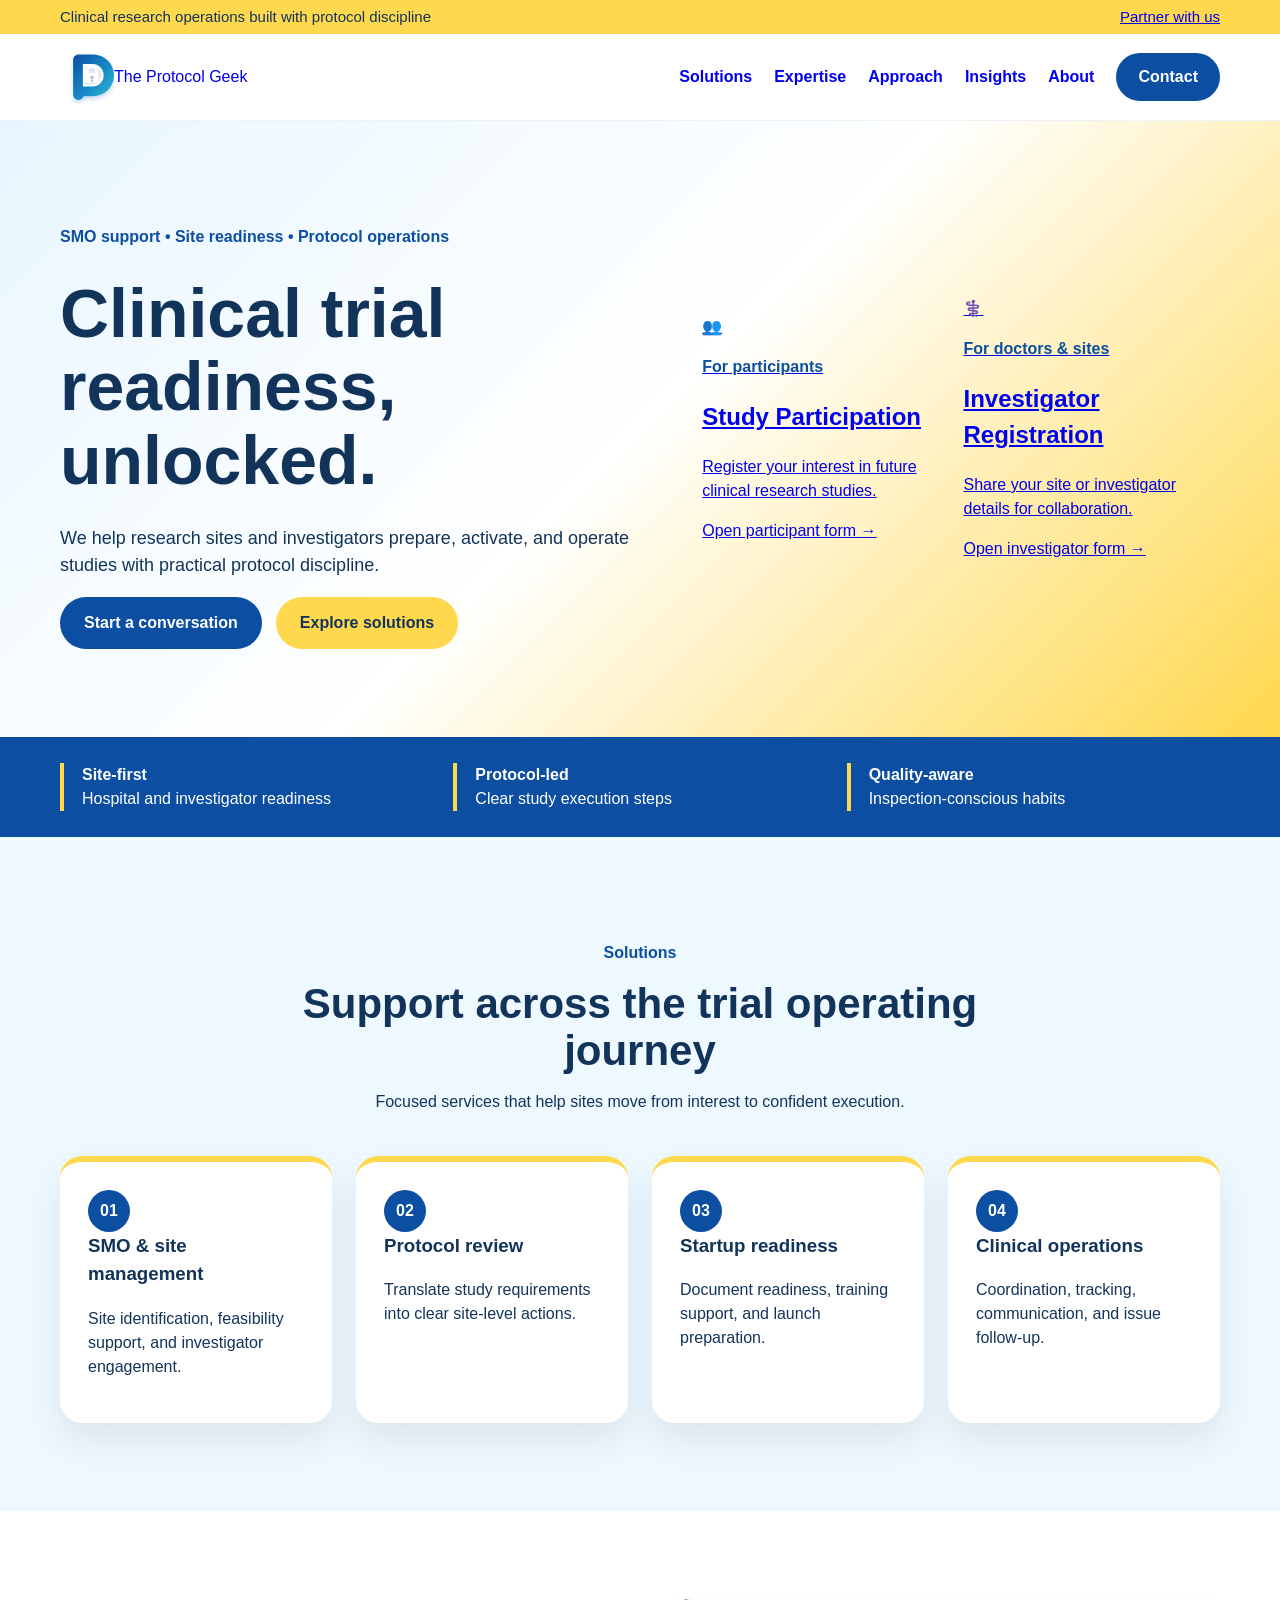
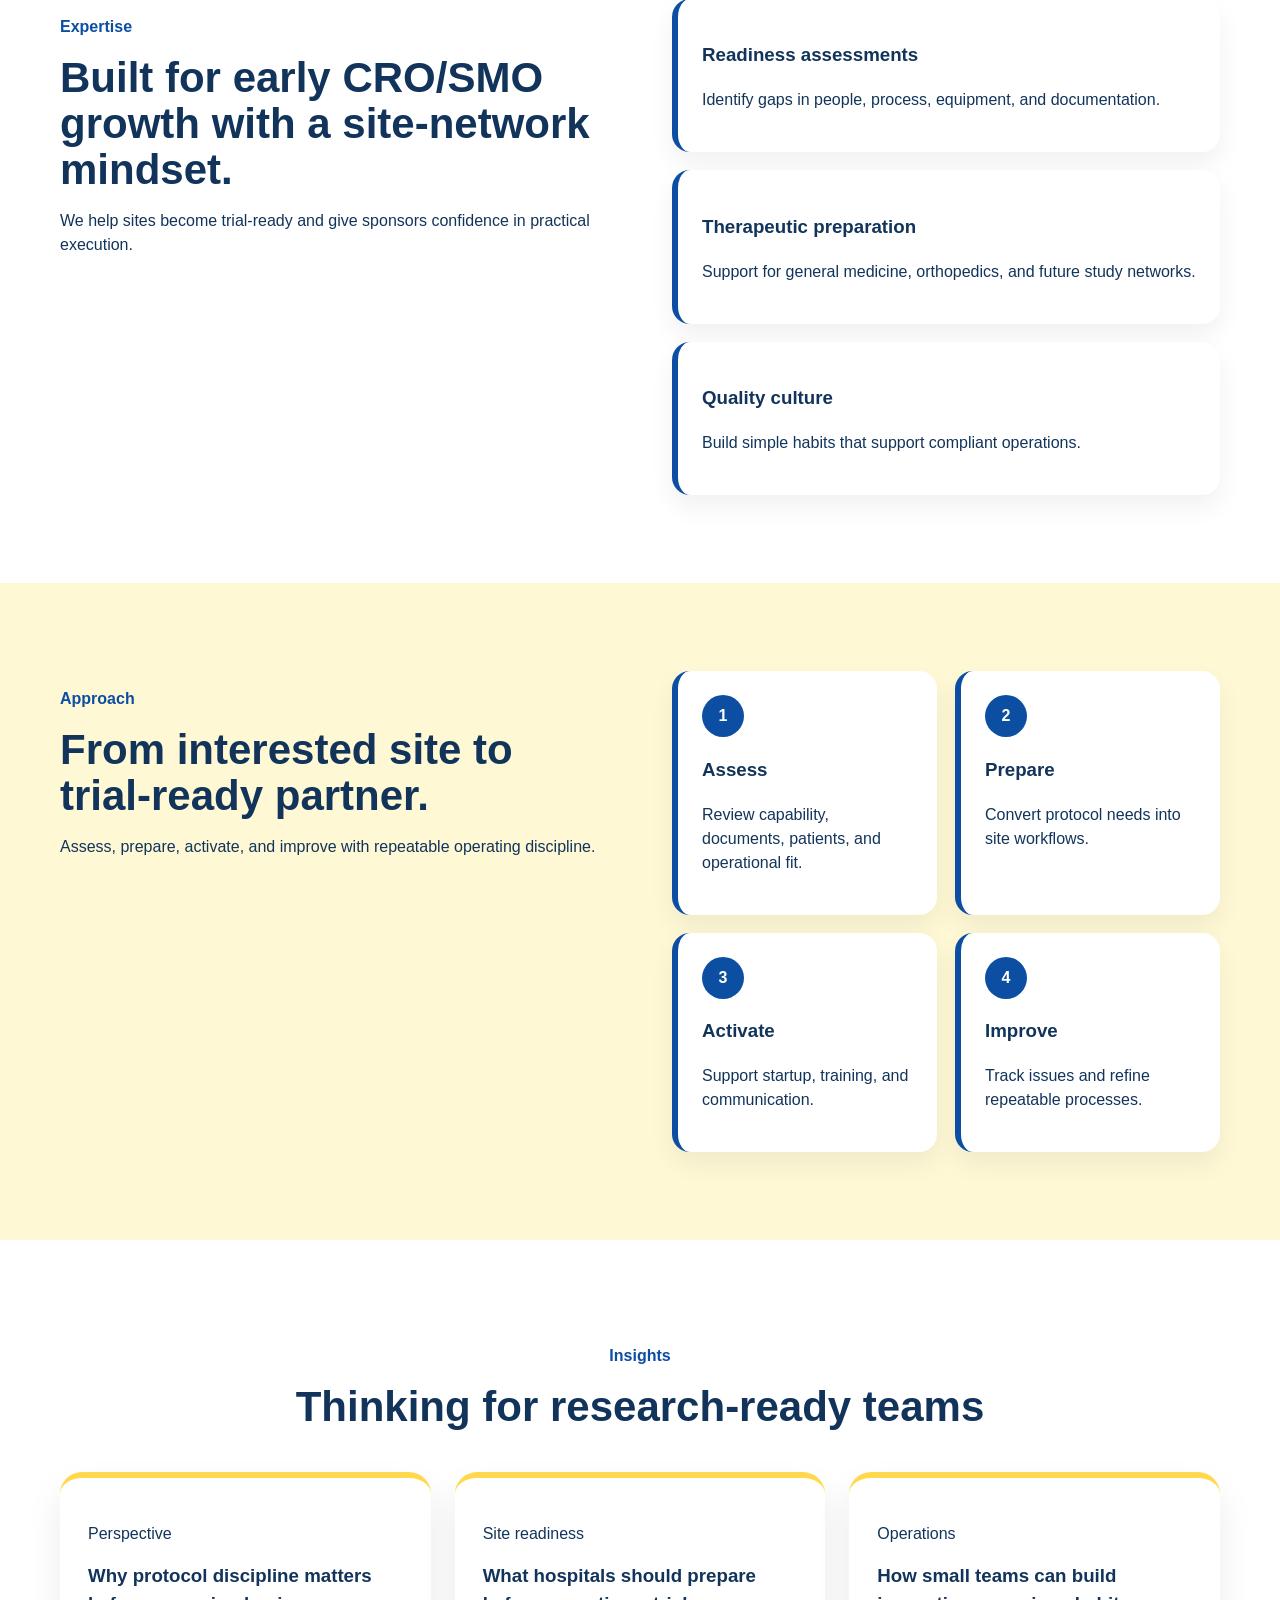
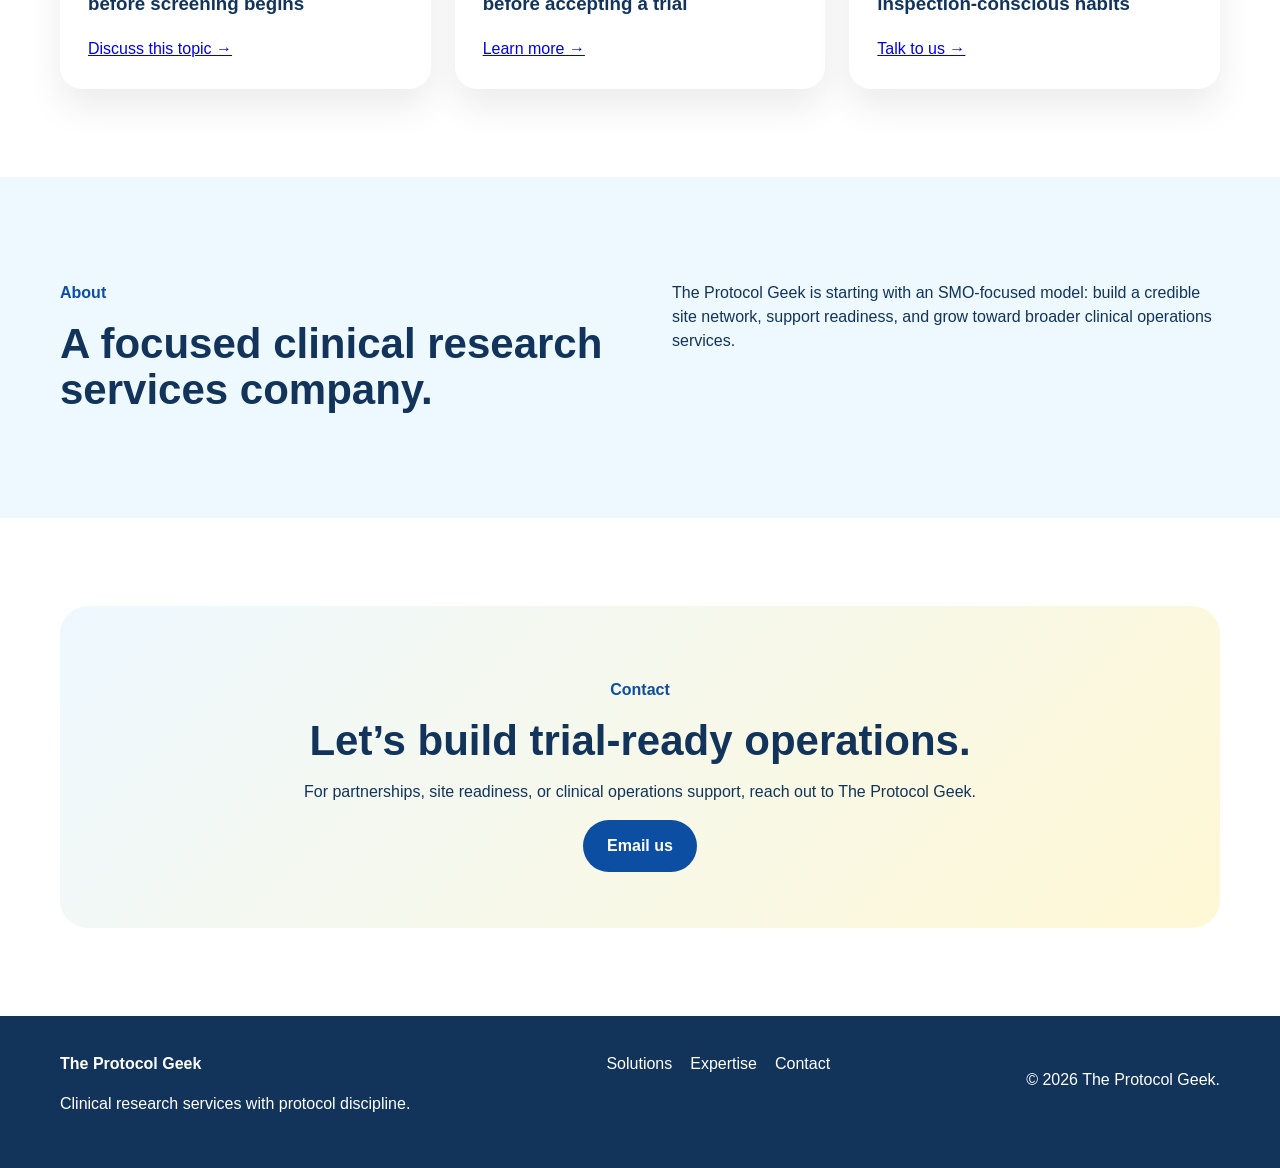
==== index.html @ 4715a60c "Replace hero visual with registration entry cards" ====
<!DOCTYPE html><html lang='en'><head><meta charset='UTF-8'><meta name='viewport' content='width=device-width,initial-scale=1.0'><title>The Protocol Geek | Clinical Trial Operations & Site Readiness</title><meta name='description' content='The Protocol Geek supports clinical trial site readiness, SMO services, protocol review, and clinical operations discipline.'><link rel='stylesheet' href='css/styles.css'></head><body><header class='topbar'><div class='container topbar-inner'><span>Clinical research operations built with protocol discipline</span><a href='#contact'>Partner with us</a></div></header><header class='site-header'><nav class='nav container'><a class='brand' href='#top'><img src='assets/p-lock-logo.svg' class='nav-logo' alt='The Protocol Geek'><span class='brand-name'>The Protocol Geek</span></a><button class='nav-toggle'>☰</button><div class='nav-links'><a href='#solutions'>Solutions</a><a href='#expertise'>Expertise</a><a href='#approach'>Approach</a><a href='#insights'>Insights</a><a href='#about'>About</a><a href='#contact' class='button button-small'>Contact</a></div></nav></header><main id='top'><section class='hero premium-hero'><div class='container hero-grid'><div class='hero-copy'><p class='eyebrow'>SMO support • Site readiness • Protocol operations</p><h1>Clinical trial readiness, unlocked.</h1><p class='hero-text'>We help research sites and investigators prepare, activate, and operate studies with practical protocol discipline.</p><div class='hero-actions'><a href='#contact' class='button'>Start a conversation</a><a href='#solutions' class='button button-secondary'>Explore solutions</a></div></div><div class='hero-visual registration-panel'><a class='registration-card participant-card' href='study-participation.html' target='_blank' rel='noopener'><div class='registration-icon'>👥</div><p class='eyebrow'>For participants</p><h2>Study Participation</h2><p>Register your interest in future clinical research studies.</p><span>Open participant form →</span></a><a class='registration-card investigator-card' href='investigator-registration.html' target='_blank' rel='noopener'><div class='registration-icon'>⚕️</div><p class='eyebrow'>For doctors & sites</p><h2>Investigator Registration</h2><p>Share your site or investigator details for collaboration.</p><span>Open investigator form →</span></a></div></div></section><section class='proof-strip'><div class='container proof-grid'><div><strong>Site-first</strong><span>Hospital and investigator readiness</span></div><div><strong>Protocol-led</strong><span>Clear study execution steps</span></div><div><strong>Quality-aware</strong><span>Inspection-conscious habits</span></div></div></section><section id='solutions' class='section section-soft-blue'><div class='container section-heading'><p class='eyebrow'>Solutions</p><h2>Support across the trial operating journey</h2><p>Focused services that help sites move from interest to confident execution.</p></div><div class='container cards cards-four'><article class='card feature-card'><span>01</span><h3>SMO & site management</h3><p>Site identification, feasibility support, and investigator engagement.</p></article><article class='card feature-card'><span>02</span><h3>Protocol review</h3><p>Translate study requirements into clear site-level actions.</p></article><article class='card feature-card'><span>03</span><h3>Startup readiness</h3><p>Document readiness, training support, and launch preparation.</p></article><article class='card feature-card'><span>04</span><h3>Clinical operations</h3><p>Coordination, tracking, communication, and issue follow-up.</p></article></div></section><section id='expertise' class='section'><div class='container split wide-gap'><div><p class='eyebrow'>Expertise</p><h2>Built for early CRO/SMO growth with a site-network mindset.</h2><p>We help sites become trial-ready and give sponsors confidence in practical execution.</p></div><div class='stacked-list'><div><h3>Readiness assessments</h3><p>Identify gaps in people, process, equipment, and documentation.</p></div><div><h3>Therapeutic preparation</h3><p>Support for general medicine, orthopedics, and future study networks.</p></div><div><h3>Quality culture</h3><p>Build simple habits that support compliant operations.</p></div></div></div></section><section id='approach' class='section section-warm'><div class='container approach-grid'><div><p class='eyebrow'>Approach</p><h2>From interested site to trial-ready partner.</h2><p>Assess, prepare, activate, and improve with repeatable operating discipline.</p></div><div class='timeline'><div><span>1</span><h3>Assess</h3><p>Review capability, documents, patients, and operational fit.</p></div><div><span>2</span><h3>Prepare</h3><p>Convert protocol needs into site workflows.</p></div><div><span>3</span><h3>Activate</h3><p>Support startup, training, and communication.</p></div><div><span>4</span><h3>Improve</h3><p>Track issues and refine repeatable processes.</p></div></div></div></section><section id='insights' class='section'><div class='container section-heading'><p class='eyebrow'>Insights</p><h2>Thinking for research-ready teams</h2></div><div class='container cards'><article class='card insight'><p>Perspective</p><h3>Why protocol discipline matters before screening begins</h3><a href='#contact'>Discuss this topic →</a></article><article class='card insight'><p>Site readiness</p><h3>What hospitals should prepare before accepting a trial</h3><a href='#contact'>Learn more →</a></article><article class='card insight'><p>Operations</p><h3>How small teams can build inspection-conscious habits</h3><a href='#contact'>Talk to us →</a></article></div></section><section id='about' class='section section-soft-blue'><div class='container split'><div><p class='eyebrow'>About</p><h2>A focused clinical research services company.</h2></div><div><p>The Protocol Geek is starting with an SMO-focused model: build a credible site network, support readiness, and grow toward broader clinical operations services.</p></div></div></section><section id='contact' class='section contact-section'><div class='container contact-card'><p class='eyebrow'>Contact</p><h2>Let’s build trial-ready operations.</h2><p>For partnerships, site readiness, or clinical operations support, reach out to The Protocol Geek.</p><a class='button' href='mailto:hello@theprotocolgeek.com'>Email us</a></div></section></main><footer class='footer'><div class='container footer-inner'><div><strong>The Protocol Geek</strong><p>Clinical research services with protocol discipline.</p></div><div class='footer-links'><a href='#solutions'>Solutions</a><a href='#expertise'>Expertise</a><a href='#contact'>Contact</a></div><p>© <span id='year'></span> The Protocol Geek.</p></div></footer><script src='js/main.js'></script></body></html>
---- css/styles.css ----
:root{--blue:#0b4ea2;--blue-dark:#12345b;--yellow:#ffd84d;--soft:#e8f6ff;--white:#fff}*{box-sizing:border-box}body{margin:0;font-family:Inter,-apple-system,BlinkMacSystemFont,'Segoe UI',sans-serif;color:var(--blue-dark);background:#fff;line-height:1.5}.container{width:min(1160px,calc(100% - 48px));margin:auto}.topbar{background:var(--yellow);font-size:15px}.topbar-inner{min-height:34px;display:flex;align-items:center;justify-content:space-between}.site-header{background:#fff;border-bottom:1px solid #edf2f7}.nav{height:86px;display:flex;align-items:center;justify-content:space-between}.brand{display:flex;align-items:center;text-decoration:none}.nav-logo{height:54px;width:auto;display:block}.nav-toggle{display:none}.nav-links{display:flex;gap:22px;align-items:center}.nav-links a{text-decoration:none;font-weight:700}.button{display:inline-flex;align-items:center;justify-content:center;background:#0b4ea2;color:#fff;padding:14px 24px;border-radius:999px;text-decoration:none;font-weight:800}.button-secondary{background:#ffd84d;color:#12345b}.button-small{padding:12px 22px}.hero{background:linear-gradient(135deg,#e8f6ff 0%,#fff 50%,#ffd84d 100%);padding:88px 0}.hero-grid{display:grid;grid-template-columns:1.05fr .95fr;gap:70px;align-items:center}.eyebrow{color:#0b4ea2;font-weight:900}.hero h1{font-size:68px;line-height:1.08;margin:28px 0;color:#12345b}.hero-text{font-size:18px;max-width:620px}.hero-actions{display:flex;gap:14px}.hero-visual{display:flex;justify-content:center;align-items:center}.clinical-orbit{position:relative;width:450px;height:450px;border-radius:50%;background:radial-gradient(circle,#fff,#dff1ff);border:2px dashed rgba(11,78,162,.18)}.hero-logo-inside{position:absolute;left:50%;top:50%;transform:translate(-50%,-50%);width:150px;height:auto;z-index:8;filter:drop-shadow(0 16px 24px rgba(0,0,0,.12))}.pulse-line{position:absolute;left:110px;right:110px;top:50%;height:2px;background:linear-gradient(90deg,#d6e6f5,#ffd84d);opacity:.5}.data-card{position:absolute;background:#fff;padding:14px 18px;border-radius:18px;box-shadow:0 18px 34px rgba(0,0,0,.08);font-size:14px;z-index:9}.data-card small{display:block}.card-a{top:40px;right:-10px}.card-b{bottom:40px;left:-10px}.medical-cross{position:absolute;right:72px;bottom:95px;color:#ffd84d;font-size:58px;font-weight:900;opacity:.55}.proof-strip{background:#0b4ea2;color:#fff;padding:26px 0}.proof-grid{display:grid;grid-template-columns:repeat(3,1fr);gap:20px}.proof-grid div{border-left:4px solid #ffd84d;padding-left:18px}.proof-grid strong{display:block}.section{padding:88px 0}.section-soft-blue{background:#eef8ff}.section-warm{background:#fff8d5}.section-heading{text-align:center;max-width:760px;margin:0 auto 42px}.section-heading h2,.split h2,.approach-grid h2,.contact-card h2{font-size:42px;line-height:1.1;margin:0 0 16px}.cards{display:grid;grid-template-columns:repeat(3,1fr);gap:24px}.cards-four{grid-template-columns:repeat(4,1fr)}.card{background:#fff;padding:28px;border-radius:22px;border-top:6px solid #ffd84d;box-shadow:0 18px 36px rgba(0,0,0,.08)}.card h3{margin-top:0}.feature-card span,.timeline span{display:inline-grid;place-items:center;width:42px;height:42px;border-radius:50%;background:#0b4ea2;color:#fff;font-weight:900}.split,.approach-grid{display:grid;grid-template-columns:1fr 1fr;gap:64px;align-items:start}.stacked-list,.timeline{display:grid;gap:18px}.timeline{grid-template-columns:repeat(2,1fr)}.stacked-list div,.timeline div{background:#fff;border-left:6px solid #0b4ea2;border-radius:18px;padding:24px;box-shadow:0 12px 26px rgba(0,0,0,.06)}.contact-card{text-align:center;background:linear-gradient(135deg,#eef8ff,#fff8d5);border-radius:28px;padding:56px}.footer{background:#12345b;color:#fff;padding:36px 0}.footer-inner{display:flex;justify-content:space-between;gap:24px}.footer-links{display:flex;gap:18px}.footer a{color:#fff;text-decoration:none}@media(max-width:1000px){.nav-links{display:none}.nav-toggle{display:block}.hero-grid,.proof-grid,.cards,.cards-four,.split,.approach-grid,.timeline,.footer-inner{grid-template-columns:1fr;display:grid}.hero h1{font-size:44px}.clinical-orbit{width:320px;height:320px;margin-top:30px}.hero-logo-inside{width:110px}.data-card,.pulse-line,.medical-cross{display:none}}
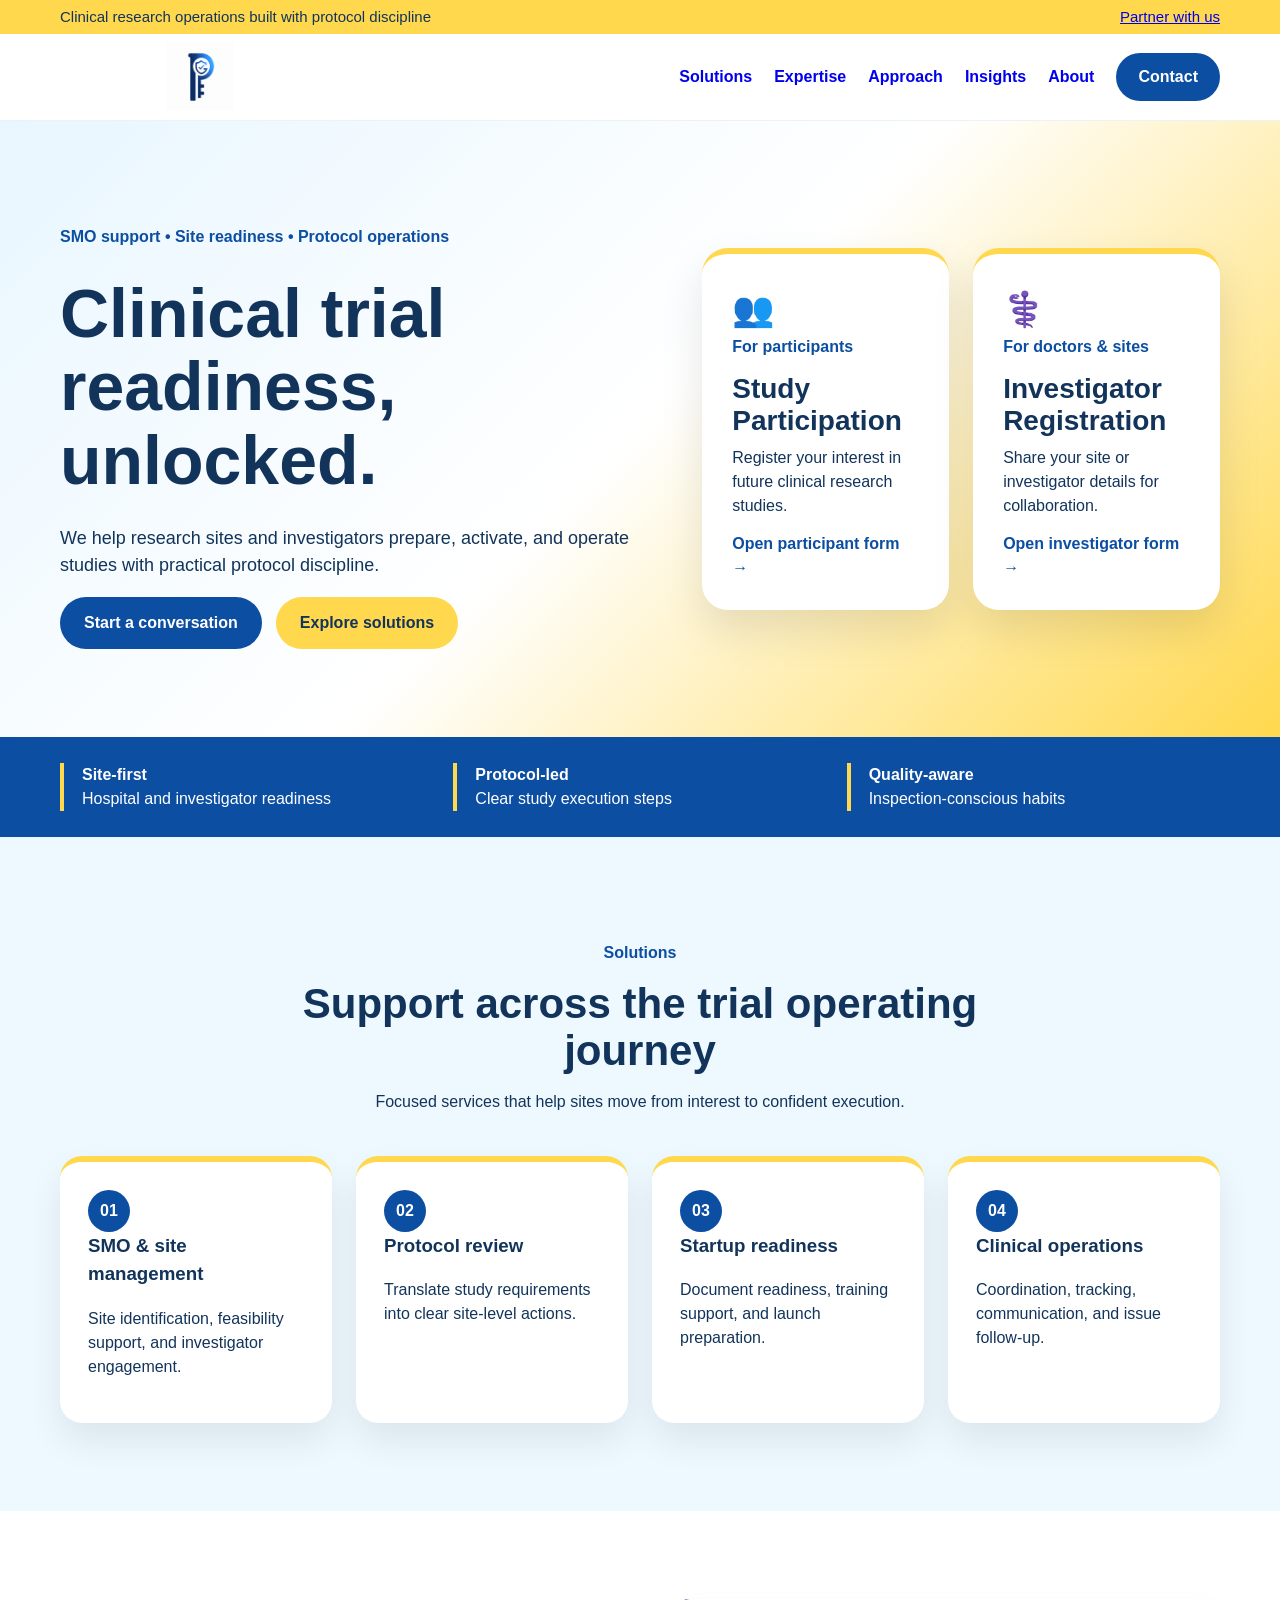
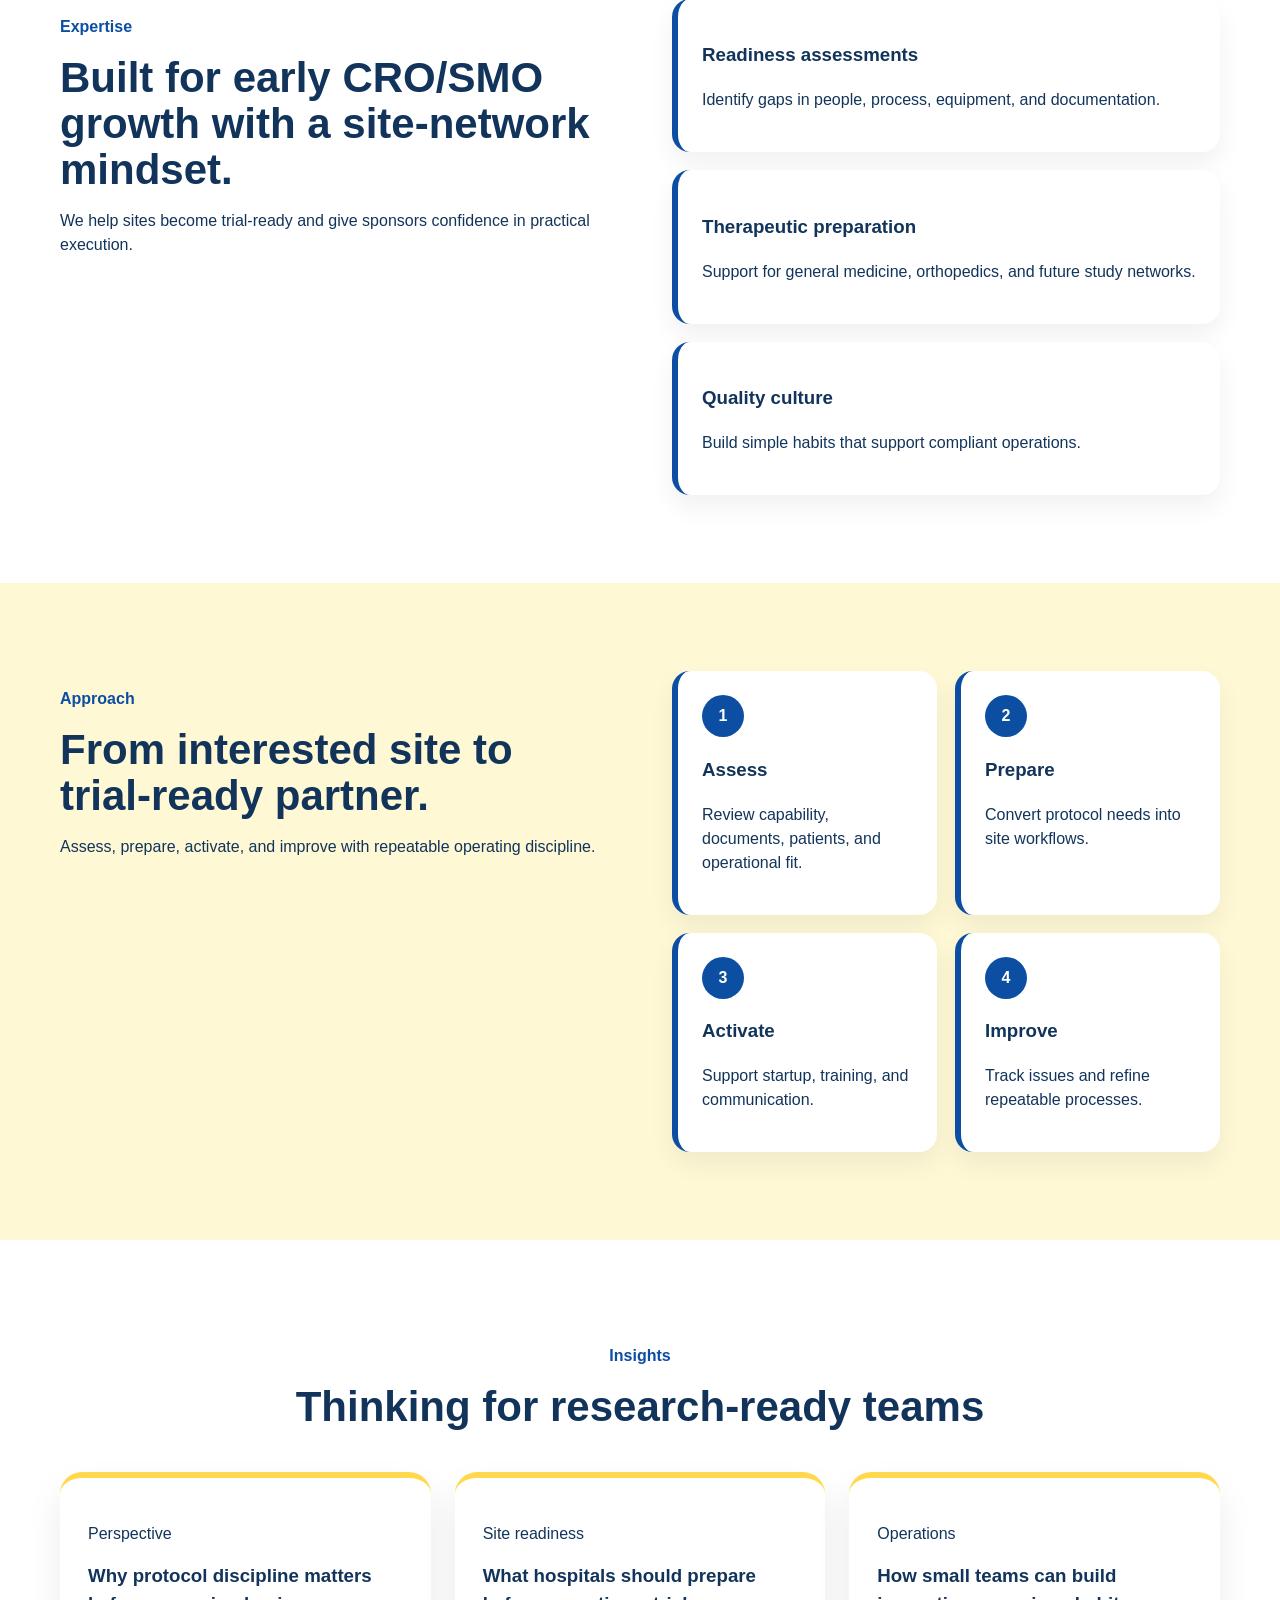
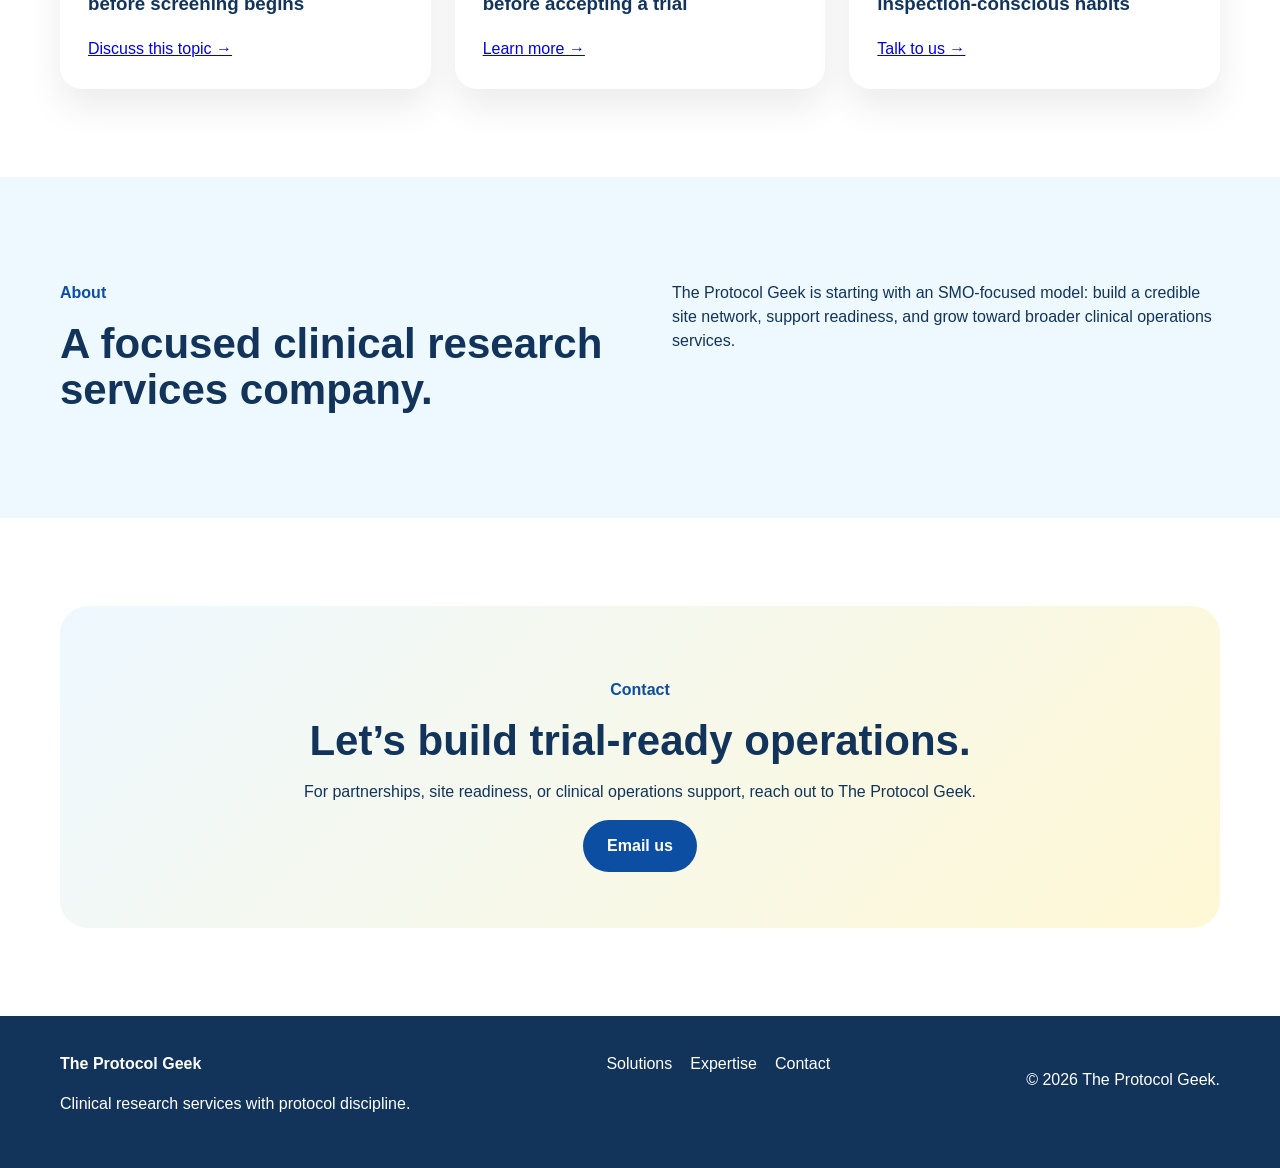
==== commit 243d0148: "Update index.html Updated ProtocolGeek logo" ====
--- a/index.html
+++ b/index.html
@@ -1 +1 @@
-<!DOCTYPE html><html lang='en'><head><meta charset='UTF-8'><meta name='viewport' content='width=device-width,initial-scale=1.0'><title>The Protocol Geek | Clinical Trial Operations & Site Readiness</title><meta name='description' content='The Protocol Geek supports clinical trial site readiness, SMO services, protocol review, and clinical operations discipline.'><link rel='stylesheet' href='css/styles.css'></head><body><header class='topbar'><div class='container topbar-inner'><span>Clinical research operations built with protocol discipline</span><a href='#contact'>Partner with us</a></div></header><header class='site-header'><nav class='nav container'><a class='brand' href='#top'><img src='assets/p-lock-logo.svg' class='nav-logo' alt='The Protocol Geek'><span class='brand-name'>The Protocol Geek</span></a><button class='nav-toggle'>☰</button><div class='nav-links'><a href='#solutions'>Solutions</a><a href='#expertise'>Expertise</a><a href='#approach'>Approach</a><a href='#insights'>Insights</a><a href='#about'>About</a><a href='#contact' class='button button-small'>Contact</a></div></nav></header><main id='top'><section class='hero premium-hero'><div class='container hero-grid'><div class='hero-copy'><p class='eyebrow'>SMO support • Site readiness • Protocol operations</p><h1>Clinical trial readiness, unlocked.</h1><p class='hero-text'>We help research sites and investigators prepare, activate, and operate studies with practical protocol discipline.</p><div class='hero-actions'><a href='#contact' class='button'>Start a conversation</a><a href='#solutions' class='button button-secondary'>Explore solutions</a></div></div><div class='hero-visual registration-panel'><a class='registration-card participant-card' href='study-participation.html' target='_blank' rel='noopener'><div class='registration-icon'>👥</div><p class='eyebrow'>For participants</p><h2>Study Participation</h2><p>Register your interest in future clinical research studies.</p><span>Open participant form →</span></a><a class='registration-card investigator-card' href='investigator-registration.html' target='_blank' rel='noopener'><div class='registration-icon'>⚕️</div><p class='eyebrow'>For doctors & sites</p><h2>Investigator Registration</h2><p>Share your site or investigator details for collaboration.</p><span>Open investigator form →</span></a></div></div></section><section class='proof-strip'><div class='container proof-grid'><div><strong>Site-first</strong><span>Hospital and investigator readiness</span></div><div><strong>Protocol-led</strong><span>Clear study execution steps</span></div><div><strong>Quality-aware</strong><span>Inspection-conscious habits</span></div></div></section><section id='solutions' class='section section-soft-blue'><div class='container section-heading'><p class='eyebrow'>Solutions</p><h2>Support across the trial operating journey</h2><p>Focused services that help sites move from interest to confident execution.</p></div><div class='container cards cards-four'><article class='card feature-card'><span>01</span><h3>SMO & site management</h3><p>Site identification, feasibility support, and investigator engagement.</p></article><article class='card feature-card'><span>02</span><h3>Protocol review</h3><p>Translate study requirements into clear site-level actions.</p></article><article class='card feature-card'><span>03</span><h3>Startup readiness</h3><p>Document readiness, training support, and launch preparation.</p></article><article class='card feature-card'><span>04</span><h3>Clinical operations</h3><p>Coordination, tracking, communication, and issue follow-up.</p></article></div></section><section id='expertise' class='section'><div class='container split wide-gap'><div><p class='eyebrow'>Expertise</p><h2>Built for early CRO/SMO growth with a site-network mindset.</h2><p>We help sites become trial-ready and give sponsors confidence in practical execution.</p></div><div class='stacked-list'><div><h3>Readiness assessments</h3><p>Identify gaps in people, process, equipment, and documentation.</p></div><div><h3>Therapeutic preparation</h3><p>Support for general medicine, orthopedics, and future study networks.</p></div><div><h3>Quality culture</h3><p>Build simple habits that support compliant operations.</p></div></div></div></section><section id='approach' class='section section-warm'><div class='container approach-grid'><div><p class='eyebrow'>Approach</p><h2>From interested site to trial-ready partner.</h2><p>Assess, prepare, activate, and improve with repeatable operating discipline.</p></div><div class='timeline'><div><span>1</span><h3>Assess</h3><p>Review capability, documents, patients, and operational fit.</p></div><div><span>2</span><h3>Prepare</h3><p>Convert protocol needs into site workflows.</p></div><div><span>3</span><h3>Activate</h3><p>Support startup, training, and communication.</p></div><div><span>4</span><h3>Improve</h3><p>Track issues and refine repeatable processes.</p></div></div></div></section><section id='insights' class='section'><div class='container section-heading'><p class='eyebrow'>Insights</p><h2>Thinking for research-ready teams</h2></div><div class='container cards'><article class='card insight'><p>Perspective</p><h3>Why protocol discipline matters before screening begins</h3><a href='#contact'>Discuss this topic →</a></article><article class='card insight'><p>Site readiness</p><h3>What hospitals should prepare before accepting a trial</h3><a href='#contact'>Learn more →</a></article><article class='card insight'><p>Operations</p><h3>How small teams can build inspection-conscious habits</h3><a href='#contact'>Talk to us →</a></article></div></section><section id='about' class='section section-soft-blue'><div class='container split'><div><p class='eyebrow'>About</p><h2>A focused clinical research services company.</h2></div><div><p>The Protocol Geek is starting with an SMO-focused model: build a credible site network, support readiness, and grow toward broader clinical operations services.</p></div></div></section><section id='contact' class='section contact-section'><div class='container contact-card'><p class='eyebrow'>Contact</p><h2>Let’s build trial-ready operations.</h2><p>For partnerships, site readiness, or clinical operations support, reach out to The Protocol Geek.</p><a class='button' href='mailto:hello@theprotocolgeek.com'>Email us</a></div></section></main><footer class='footer'><div class='container footer-inner'><div><strong>The Protocol Geek</strong><p>Clinical research services with protocol discipline.</p></div><div class='footer-links'><a href='#solutions'>Solutions</a><a href='#expertise'>Expertise</a><a href='#contact'>Contact</a></div><p>© <span id='year'></span> The Protocol Geek.</p></div></footer><script src='js/main.js'></script></body></html>+<!DOCTYPE html><html lang='en'><head><meta charset='UTF-8'><meta name='viewport' content='width=device-width,initial-scale=1.0'><title>The Protocol Geek | Clinical Trial Operations & Site Readiness</title><meta name='description' content='The Protocol Geek supports clinical trial site readiness, SMO services, protocol review, and clinical operations discipline.'><link rel='stylesheet' href='css/styles.css'></head><body><header class='topbar'><div class='container topbar-inner'><span>Clinical research operations built with protocol discipline</span><a href='#contact'>Partner with us</a></div></header><header class='site-header'><nav class='nav container'><a class='brand' href='#top'><img src='assets/TpgFirstVersion.png' class='nav-logo' alt='The Protocol Geek'><span class='brand-name'>The Protocol Geek</span></a><button class='nav-toggle'>☰</button><div class='nav-links'><a href='#solutions'>Solutions</a><a href='#expertise'>Expertise</a><a href='#approach'>Approach</a><a href='#insights'>Insights</a><a href='#about'>About</a><a href='#contact' class='button button-small'>Contact</a></div></nav></header><main id='top'><section class='hero premium-hero'><div class='container hero-grid'><div class='hero-copy'><p class='eyebrow'>SMO support • Site readiness • Protocol operations</p><h1>Clinical trial readiness, unlocked.</h1><p class='hero-text'>We help research sites and investigators prepare, activate, and operate studies with practical protocol discipline.</p><div class='hero-actions'><a href='#contact' class='button'>Start a conversation</a><a href='#solutions' class='button button-secondary'>Explore solutions</a></div></div><div class='hero-visual registration-panel'><a class='registration-card participant-card' href='study-participation.html' target='_blank' rel='noopener'><div class='registration-icon'>👥</div><p class='eyebrow'>For participants</p><h2>Study Participation</h2><p>Register your interest in future clinical research studies.</p><span>Open participant form →</span></a><a class='registration-card investigator-card' href='investigator-registration.html' target='_blank' rel='noopener'><div class='registration-icon'>⚕️</div><p class='eyebrow'>For doctors & sites</p><h2>Investigator Registration</h2><p>Share your site or investigator details for collaboration.</p><span>Open investigator form →</span></a></div></div></section><section class='proof-strip'><div class='container proof-grid'><div><strong>Site-first</strong><span>Hospital and investigator readiness</span></div><div><strong>Protocol-led</strong><span>Clear study execution steps</span></div><div><strong>Quality-aware</strong><span>Inspection-conscious habits</span></div></div></section><section id='solutions' class='section section-soft-blue'><div class='container section-heading'><p class='eyebrow'>Solutions</p><h2>Support across the trial operating journey</h2><p>Focused services that help sites move from interest to confident execution.</p></div><div class='container cards cards-four'><article class='card feature-card'><span>01</span><h3>SMO & site management</h3><p>Site identification, feasibility support, and investigator engagement.</p></article><article class='card feature-card'><span>02</span><h3>Protocol review</h3><p>Translate study requirements into clear site-level actions.</p></article><article class='card feature-card'><span>03</span><h3>Startup readiness</h3><p>Document readiness, training support, and launch preparation.</p></article><article class='card feature-card'><span>04</span><h3>Clinical operations</h3><p>Coordination, tracking, communication, and issue follow-up.</p></article></div></section><section id='expertise' class='section'><div class='container split wide-gap'><div><p class='eyebrow'>Expertise</p><h2>Built for early CRO/SMO growth with a site-network mindset.</h2><p>We help sites become trial-ready and give sponsors confidence in practical execution.</p></div><div class='stacked-list'><div><h3>Readiness assessments</h3><p>Identify gaps in people, process, equipment, and documentation.</p></div><div><h3>Therapeutic preparation</h3><p>Support for general medicine, orthopedics, and future study networks.</p></div><div><h3>Quality culture</h3><p>Build simple habits that support compliant operations.</p></div></div></div></section><section id='approach' class='section section-warm'><div class='container approach-grid'><div><p class='eyebrow'>Approach</p><h2>From interested site to trial-ready partner.</h2><p>Assess, prepare, activate, and improve with repeatable operating discipline.</p></div><div class='timeline'><div><span>1</span><h3>Assess</h3><p>Review capability, documents, patients, and operational fit.</p></div><div><span>2</span><h3>Prepare</h3><p>Convert protocol needs into site workflows.</p></div><div><span>3</span><h3>Activate</h3><p>Support startup, training, and communication.</p></div><div><span>4</span><h3>Improve</h3><p>Track issues and refine repeatable processes.</p></div></div></div></section><section id='insights' class='section'><div class='container section-heading'><p class='eyebrow'>Insights</p><h2>Thinking for research-ready teams</h2></div><div class='container cards'><article class='card insight'><p>Perspective</p><h3>Why protocol discipline matters before screening begins</h3><a href='#contact'>Discuss this topic →</a></article><article class='card insight'><p>Site readiness</p><h3>What hospitals should prepare before accepting a trial</h3><a href='#contact'>Learn more →</a></article><article class='card insight'><p>Operations</p><h3>How small teams can build inspection-conscious habits</h3><a href='#contact'>Talk to us →</a></article></div></section><section id='about' class='section section-soft-blue'><div class='container split'><div><p class='eyebrow'>About</p><h2>A focused clinical research services company.</h2></div><div><p>The Protocol Geek is starting with an SMO-focused model: build a credible site network, support readiness, and grow toward broader clinical operations services.</p></div></div></section><section id='contact' class='section contact-section'><div class='container contact-card'><p class='eyebrow'>Contact</p><h2>Let’s build trial-ready operations.</h2><p>For partnerships, site readiness, or clinical operations support, reach out to The Protocol Geek.</p><a class='button' href='mailto:hello@theprotocolgeek.com'>Email us</a></div></section></main><footer class='footer'><div class='container footer-inner'><div><strong>The Protocol Geek</strong><p>Clinical research services with protocol discipline.</p></div><div class='footer-links'><a href='#solutions'>Solutions</a><a href='#expertise'>Expertise</a><a href='#contact'>Contact</a></div><p>© <span id='year'></span> The Protocol Geek.</p></div></footer><script src='js/main.js'></script></body></html>
--- a/css/styles.css
+++ b/css/styles.css
@@ -1 +1 @@
-:root{--blue:#0b4ea2;--blue-dark:#12345b;--yellow:#ffd84d;--soft:#e8f6ff;--white:#fff}*{box-sizing:border-box}body{margin:0;font-family:Inter,-apple-system,BlinkMacSystemFont,'Segoe UI',sans-serif;color:var(--blue-dark);background:#fff;line-height:1.5}.container{width:min(1160px,calc(100% - 48px));margin:auto}.topbar{background:var(--yellow);font-size:15px}.topbar-inner{min-height:34px;display:flex;align-items:center;justify-content:space-between}.site-header{background:#fff;border-bottom:1px solid #edf2f7}.nav{height:86px;display:flex;align-items:center;justify-content:space-between}.brand{display:flex;align-items:center;text-decoration:none}.nav-logo{height:54px;width:auto;display:block}.nav-toggle{display:none}.nav-links{display:flex;gap:22px;align-items:center}.nav-links a{text-decoration:none;font-weight:700}.button{display:inline-flex;align-items:center;justify-content:center;background:#0b4ea2;color:#fff;padding:14px 24px;border-radius:999px;text-decoration:none;font-weight:800}.button-secondary{background:#ffd84d;color:#12345b}.button-small{padding:12px 22px}.hero{background:linear-gradient(135deg,#e8f6ff 0%,#fff 50%,#ffd84d 100%);padding:88px 0}.hero-grid{display:grid;grid-template-columns:1.05fr .95fr;gap:70px;align-items:center}.eyebrow{color:#0b4ea2;font-weight:900}.hero h1{font-size:68px;line-height:1.08;margin:28px 0;color:#12345b}.hero-text{font-size:18px;max-width:620px}.hero-actions{display:flex;gap:14px}.hero-visual{display:flex;justify-content:center;align-items:center}.clinical-orbit{position:relative;width:450px;height:450px;border-radius:50%;background:radial-gradient(circle,#fff,#dff1ff);border:2px dashed rgba(11,78,162,.18)}.hero-logo-inside{position:absolute;left:50%;top:50%;transform:translate(-50%,-50%);width:150px;height:auto;z-index:8;filter:drop-shadow(0 16px 24px rgba(0,0,0,.12))}.pulse-line{position:absolute;left:110px;right:110px;top:50%;height:2px;background:linear-gradient(90deg,#d6e6f5,#ffd84d);opacity:.5}.data-card{position:absolute;background:#fff;padding:14px 18px;border-radius:18px;box-shadow:0 18px 34px rgba(0,0,0,.08);font-size:14px;z-index:9}.data-card small{display:block}.card-a{top:40px;right:-10px}.card-b{bottom:40px;left:-10px}.medical-cross{position:absolute;right:72px;bottom:95px;color:#ffd84d;font-size:58px;font-weight:900;opacity:.55}.proof-strip{background:#0b4ea2;color:#fff;padding:26px 0}.proof-grid{display:grid;grid-template-columns:repeat(3,1fr);gap:20px}.proof-grid div{border-left:4px solid #ffd84d;padding-left:18px}.proof-grid strong{display:block}.section{padding:88px 0}.section-soft-blue{background:#eef8ff}.section-warm{background:#fff8d5}.section-heading{text-align:center;max-width:760px;margin:0 auto 42px}.section-heading h2,.split h2,.approach-grid h2,.contact-card h2{font-size:42px;line-height:1.1;margin:0 0 16px}.cards{display:grid;grid-template-columns:repeat(3,1fr);gap:24px}.cards-four{grid-template-columns:repeat(4,1fr)}.card{background:#fff;padding:28px;border-radius:22px;border-top:6px solid #ffd84d;box-shadow:0 18px 36px rgba(0,0,0,.08)}.card h3{margin-top:0}.feature-card span,.timeline span{display:inline-grid;place-items:center;width:42px;height:42px;border-radius:50%;background:#0b4ea2;color:#fff;font-weight:900}.split,.approach-grid{display:grid;grid-template-columns:1fr 1fr;gap:64px;align-items:start}.stacked-list,.timeline{display:grid;gap:18px}.timeline{grid-template-columns:repeat(2,1fr)}.stacked-list div,.timeline div{background:#fff;border-left:6px solid #0b4ea2;border-radius:18px;padding:24px;box-shadow:0 12px 26px rgba(0,0,0,.06)}.contact-card{text-align:center;background:linear-gradient(135deg,#eef8ff,#fff8d5);border-radius:28px;padding:56px}.footer{background:#12345b;color:#fff;padding:36px 0}.footer-inner{display:flex;justify-content:space-between;gap:24px}.footer-links{display:flex;gap:18px}.footer a{color:#fff;text-decoration:none}@media(max-width:1000px){.nav-links{display:none}.nav-toggle{display:block}.hero-grid,.proof-grid,.cards,.cards-four,.split,.approach-grid,.timeline,.footer-inner{grid-template-columns:1fr;display:grid}.hero h1{font-size:44px}.clinical-orbit{width:320px;height:320px;margin-top:30px}.hero-logo-inside{width:110px}.data-card,.pulse-line,.medical-cross{display:none}}+:root{--blue:#0b4ea2;--blue-dark:#12345b;--yellow:#ffd84d;--soft:#e8f6ff;--white:#fff}*{box-sizing:border-box}body{margin:0;font-family:Inter,-apple-system,BlinkMacSystemFont,'Segoe UI',sans-serif;color:var(--blue-dark);background:#fff;line-height:1.5}.container{width:min(1160px,calc(100% - 48px));margin:auto}.topbar{background:var(--yellow);font-size:15px}.topbar-inner{min-height:34px;display:flex;align-items:center;justify-content:space-between}.site-header{background:#fff;border-bottom:1px solid #edf2f7}.nav{height:86px;display:flex;align-items:center;justify-content:space-between}.brand{display:flex;align-items:center;text-decoration:none}.brand-name{display:none}.nav-logo{height:68px;width:280px;object-fit:contain;display:block}.nav-toggle{display:none}.nav-links{display:flex;gap:22px;align-items:center}.nav-links a{text-decoration:none;font-weight:700}.button{display:inline-flex;align-items:center;justify-content:center;background:#0b4ea2;color:#fff;padding:14px 24px;border-radius:999px;text-decoration:none;font-weight:800}.button-secondary{background:#ffd84d;color:#12345b}.button-small{padding:12px 22px}.hero{background:linear-gradient(135deg,#e8f6ff 0%,#fff 50%,#ffd84d 100%);padding:88px 0}.hero-grid{display:grid;grid-template-columns:1.05fr .95fr;gap:70px;align-items:center}.eyebrow{color:#0b4ea2;font-weight:900}.hero h1{font-size:68px;line-height:1.08;margin:28px 0;color:#12345b}.hero-text{font-size:18px;max-width:620px}.hero-actions{display:flex;gap:14px}.hero-visual{display:flex;justify-content:center;align-items:center}.clinical-orbit{position:relative;width:450px;height:450px;border-radius:50%;background:radial-gradient(circle,#fff,#dff1ff);border:2px dashed rgba(11,78,162,.18)}.hero-logo-inside{position:absolute;left:50%;top:50%;transform:translate(-50%,-50%);width:150px;height:auto;z-index:8;filter:drop-shadow(0 16px 24px rgba(0,0,0,.12))}.pulse-line{position:absolute;left:110px;right:110px;top:50%;height:2px;background:linear-gradient(90deg,#d6e6f5,#ffd84d);opacity:.5}.data-card{position:absolute;background:#fff;padding:14px 18px;border-radius:18px;box-shadow:0 18px 34px rgba(0,0,0,.08);font-size:14px;z-index:9}.data-card small{display:block}.card-a{top:40px;right:-10px}.card-b{bottom:40px;left:-10px}.medical-cross{position:absolute;right:72px;bottom:95px;color:#ffd84d;font-size:58px;font-weight:900;opacity:.55}.registration-panel{display:grid;grid-template-columns:repeat(2,minmax(0,1fr));gap:24px;align-items:stretch}.registration-card{display:block;background:#fff;border-radius:26px;padding:30px;text-decoration:none;color:#12345b;box-shadow:0 20px 44px rgba(0,0,0,.1);border-top:6px solid #ffd84d;transition:.25s}.registration-card:hover{transform:translateY(-6px);box-shadow:0 24px 52px rgba(0,0,0,.14)}.registration-card h2{font-size:28px;line-height:1.12;margin:10px 0}.registration-card p{margin:0 0 14px}.registration-card span{font-weight:900;color:#0b4ea2}.registration-icon{font-size:34px}.proof-strip{background:#0b4ea2;color:#fff;padding:26px 0}.proof-grid{display:grid;grid-template-columns:repeat(3,1fr);gap:20px}.proof-grid div{border-left:4px solid #ffd84d;padding-left:18px}.proof-grid strong{display:block}.section{padding:88px 0}.section-soft-blue{background:#eef8ff}.section-warm{background:#fff8d5}.section-heading{text-align:center;max-width:760px;margin:0 auto 42px}.section-heading h2,.split h2,.approach-grid h2,.contact-card h2{font-size:42px;line-height:1.1;margin:0 0 16px}.cards{display:grid;grid-template-columns:repeat(3,1fr);gap:24px}.cards-four{grid-template-columns:repeat(4,1fr)}.card{background:#fff;padding:28px;border-radius:22px;border-top:6px solid #ffd84d;box-shadow:0 18px 36px rgba(0,0,0,.08)}.card h3{margin-top:0}.feature-card span,.timeline span{display:inline-grid;place-items:center;width:42px;height:42px;border-radius:50%;background:#0b4ea2;color:#fff;font-weight:900}.split,.approach-grid{display:grid;grid-template-columns:1fr 1fr;gap:64px;align-items:start}.stacked-list,.timeline{display:grid;gap:18px}.timeline{grid-template-columns:repeat(2,1fr)}.stacked-list div,.timeline div{background:#fff;border-left:6px solid #0b4ea2;border-radius:18px;padding:24px;box-shadow:0 12px 26px rgba(0,0,0,.06)}.contact-card{text-align:center;background:linear-gradient(135deg,#eef8ff,#fff8d5);border-radius:28px;padding:56px}.footer{background:#12345b;color:#fff;padding:36px 0}.footer-inner{display:flex;justify-content:space-between;gap:24px}.footer-links{display:flex;gap:18px}.footer a{color:#fff;text-decoration:none}@media(max-width:1000px){.nav-links{display:none}.nav-toggle{display:block}.nav-logo{width:220px;height:58px}.hero-grid,.proof-grid,.cards,.cards-four,.split,.approach-grid,.timeline,.footer-inner,.registration-panel{grid-template-columns:1fr;display:grid}.hero h1{font-size:44px}.clinical-orbit{width:320px;height:320px;margin-top:30px}.hero-logo-inside{width:110px}.data-card,.pulse-line,.medical-cross{display:none}}
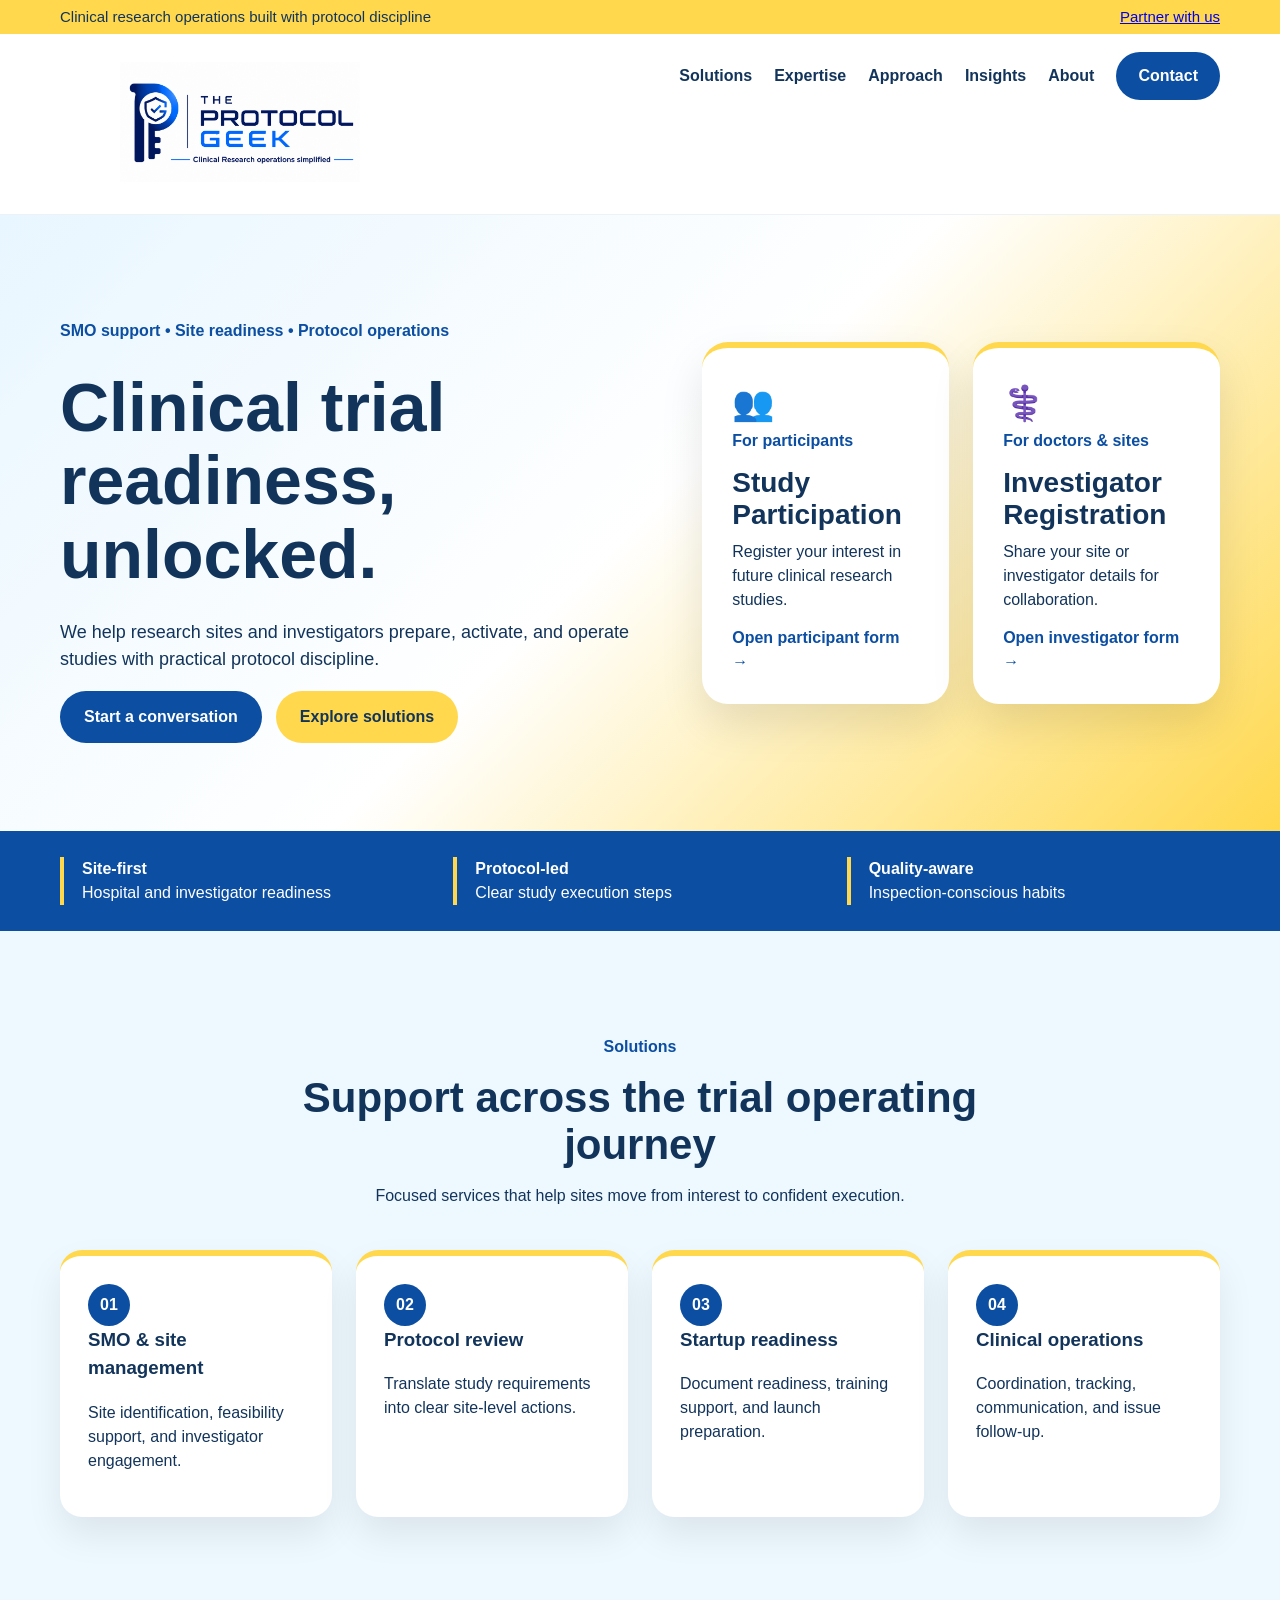
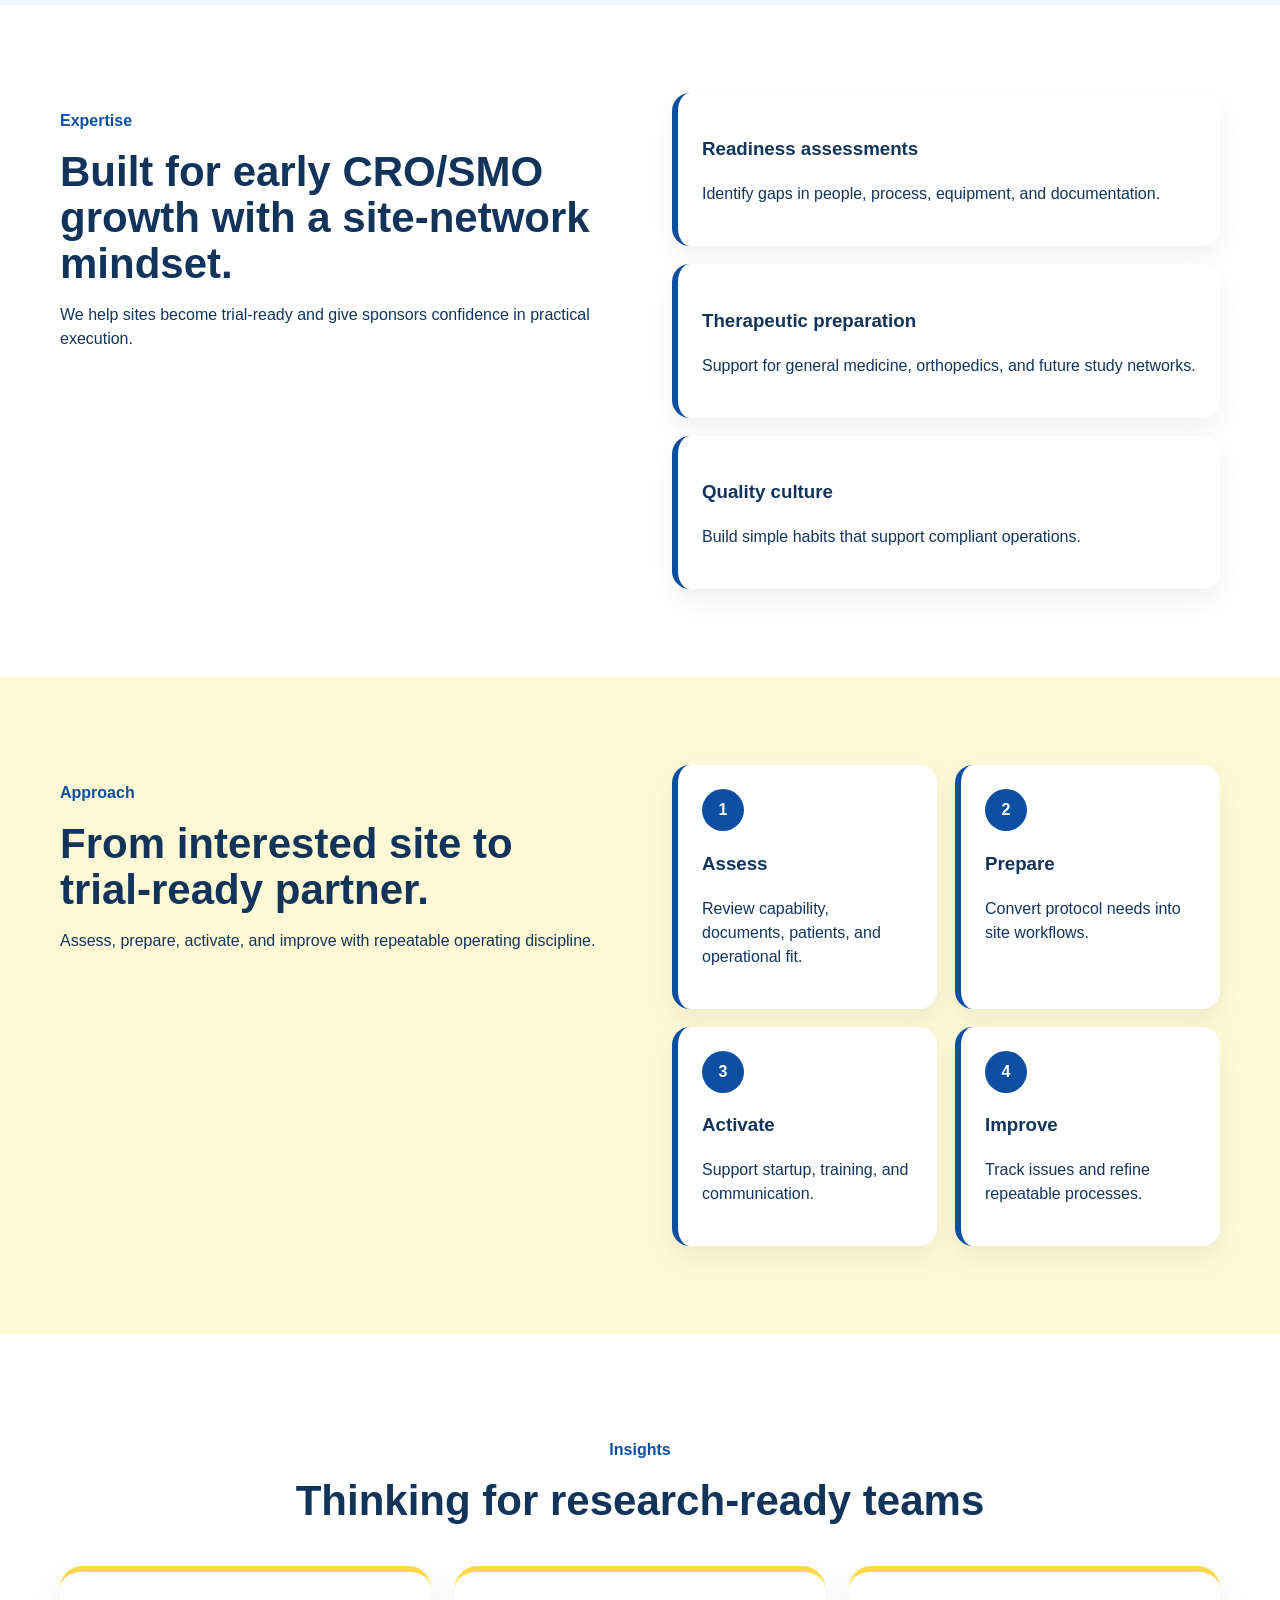
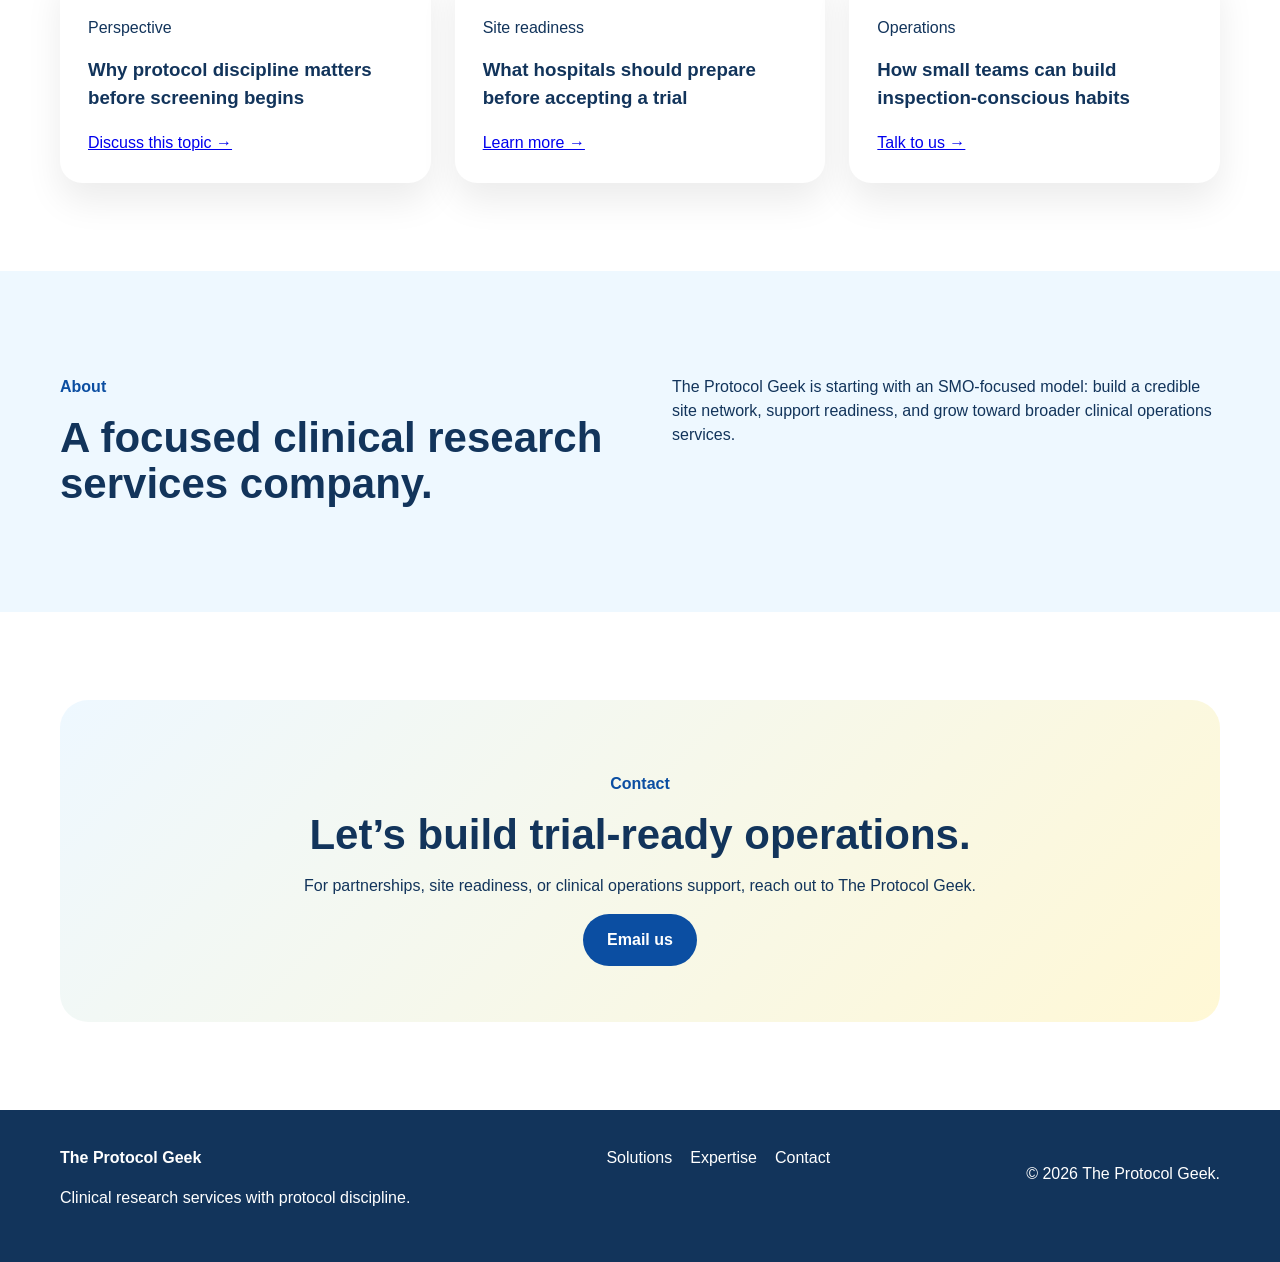
==== commit d9f598dd: "Update index.html Adding Favicon to TheProtocolGeek.com" ====
--- a/index.html
+++ b/index.html
@@ -1 +1,2 @@
-<!DOCTYPE html><html lang='en'><head><meta charset='UTF-8'><meta name='viewport' content='width=device-width,initial-scale=1.0'><title>The Protocol Geek | Clinical Trial Operations & Site Readiness</title><meta name='description' content='The Protocol Geek supports clinical trial site readiness, SMO services, protocol review, and clinical operations discipline.'><link rel='stylesheet' href='css/styles.css'></head><body><header class='topbar'><div class='container topbar-inner'><span>Clinical research operations built with protocol discipline</span><a href='#contact'>Partner with us</a></div></header><header class='site-header'><nav class='nav container'><a class='brand' href='#top'><img src='assets/TpgFirstVersion.png' class='nav-logo' alt='The Protocol Geek'><span class='brand-name'>The Protocol Geek</span></a><button class='nav-toggle'>☰</button><div class='nav-links'><a href='#solutions'>Solutions</a><a href='#expertise'>Expertise</a><a href='#approach'>Approach</a><a href='#insights'>Insights</a><a href='#about'>About</a><a href='#contact' class='button button-small'>Contact</a></div></nav></header><main id='top'><section class='hero premium-hero'><div class='container hero-grid'><div class='hero-copy'><p class='eyebrow'>SMO support • Site readiness • Protocol operations</p><h1>Clinical trial readiness, unlocked.</h1><p class='hero-text'>We help research sites and investigators prepare, activate, and operate studies with practical protocol discipline.</p><div class='hero-actions'><a href='#contact' class='button'>Start a conversation</a><a href='#solutions' class='button button-secondary'>Explore solutions</a></div></div><div class='hero-visual registration-panel'><a class='registration-card participant-card' href='study-participation.html' target='_blank' rel='noopener'><div class='registration-icon'>👥</div><p class='eyebrow'>For participants</p><h2>Study Participation</h2><p>Register your interest in future clinical research studies.</p><span>Open participant form →</span></a><a class='registration-card investigator-card' href='investigator-registration.html' target='_blank' rel='noopener'><div class='registration-icon'>⚕️</div><p class='eyebrow'>For doctors & sites</p><h2>Investigator Registration</h2><p>Share your site or investigator details for collaboration.</p><span>Open investigator form →</span></a></div></div></section><section class='proof-strip'><div class='container proof-grid'><div><strong>Site-first</strong><span>Hospital and investigator readiness</span></div><div><strong>Protocol-led</strong><span>Clear study execution steps</span></div><div><strong>Quality-aware</strong><span>Inspection-conscious habits</span></div></div></section><section id='solutions' class='section section-soft-blue'><div class='container section-heading'><p class='eyebrow'>Solutions</p><h2>Support across the trial operating journey</h2><p>Focused services that help sites move from interest to confident execution.</p></div><div class='container cards cards-four'><article class='card feature-card'><span>01</span><h3>SMO & site management</h3><p>Site identification, feasibility support, and investigator engagement.</p></article><article class='card feature-card'><span>02</span><h3>Protocol review</h3><p>Translate study requirements into clear site-level actions.</p></article><article class='card feature-card'><span>03</span><h3>Startup readiness</h3><p>Document readiness, training support, and launch preparation.</p></article><article class='card feature-card'><span>04</span><h3>Clinical operations</h3><p>Coordination, tracking, communication, and issue follow-up.</p></article></div></section><section id='expertise' class='section'><div class='container split wide-gap'><div><p class='eyebrow'>Expertise</p><h2>Built for early CRO/SMO growth with a site-network mindset.</h2><p>We help sites become trial-ready and give sponsors confidence in practical execution.</p></div><div class='stacked-list'><div><h3>Readiness assessments</h3><p>Identify gaps in people, process, equipment, and documentation.</p></div><div><h3>Therapeutic preparation</h3><p>Support for general medicine, orthopedics, and future study networks.</p></div><div><h3>Quality culture</h3><p>Build simple habits that support compliant operations.</p></div></div></div></section><section id='approach' class='section section-warm'><div class='container approach-grid'><div><p class='eyebrow'>Approach</p><h2>From interested site to trial-ready partner.</h2><p>Assess, prepare, activate, and improve with repeatable operating discipline.</p></div><div class='timeline'><div><span>1</span><h3>Assess</h3><p>Review capability, documents, patients, and operational fit.</p></div><div><span>2</span><h3>Prepare</h3><p>Convert protocol needs into site workflows.</p></div><div><span>3</span><h3>Activate</h3><p>Support startup, training, and communication.</p></div><div><span>4</span><h3>Improve</h3><p>Track issues and refine repeatable processes.</p></div></div></div></section><section id='insights' class='section'><div class='container section-heading'><p class='eyebrow'>Insights</p><h2>Thinking for research-ready teams</h2></div><div class='container cards'><article class='card insight'><p>Perspective</p><h3>Why protocol discipline matters before screening begins</h3><a href='#contact'>Discuss this topic →</a></article><article class='card insight'><p>Site readiness</p><h3>What hospitals should prepare before accepting a trial</h3><a href='#contact'>Learn more →</a></article><article class='card insight'><p>Operations</p><h3>How small teams can build inspection-conscious habits</h3><a href='#contact'>Talk to us →</a></article></div></section><section id='about' class='section section-soft-blue'><div class='container split'><div><p class='eyebrow'>About</p><h2>A focused clinical research services company.</h2></div><div><p>The Protocol Geek is starting with an SMO-focused model: build a credible site network, support readiness, and grow toward broader clinical operations services.</p></div></div></section><section id='contact' class='section contact-section'><div class='container contact-card'><p class='eyebrow'>Contact</p><h2>Let’s build trial-ready operations.</h2><p>For partnerships, site readiness, or clinical operations support, reach out to The Protocol Geek.</p><a class='button' href='mailto:hello@theprotocolgeek.com'>Email us</a></div></section></main><footer class='footer'><div class='container footer-inner'><div><strong>The Protocol Geek</strong><p>Clinical research services with protocol discipline.</p></div><div class='footer-links'><a href='#solutions'>Solutions</a><a href='#expertise'>Expertise</a><a href='#contact'>Contact</a></div><p>© <span id='year'></span> The Protocol Geek.</p></div></footer><script src='js/main.js'></script></body></html>
+<!DOCTYPE html><html lang='en'><head><meta charset='UTF-8'><meta name='viewport' content='width=device-width,initial-scale=1.0'><title>The Protocol Geek | Clinical Trial Operations & Site Readiness</title><link rel="icon" href="/assets/TPG.ico"><link rel="icon"type="image/png"sizes="32x32"href="/assets/TPG-32x32.png"><link rel=“TPG”
+href="/assets/TPG.png"><meta name='description' content='The Protocol Geek supports clinical trial site readiness, SMO services, protocol review, and clinical operations discipline.'><link rel='stylesheet' href='css/styles.css'></head><body><header class='topbar'><div class='container topbar-inner'><span>Clinical research operations built with protocol discipline</span><a href='#contact'>Partner with us</a></div></header><header class='site-header'><nav class='nav container'><a class='brand' href='#top'><img src='assets/TpgFirstVersion.png' class='nav-logo' alt='The Protocol Geek'><span class='brand-name'>The Protocol Geek</span></a><button class='nav-toggle'>☰</button><div class='nav-links'><a href='#solutions'>Solutions</a><a href='#expertise'>Expertise</a><a href='#approach'>Approach</a><a href='#insights'>Insights</a><a href='#about'>About</a><a href='#contact' class='button button-small'>Contact</a></div></nav></header><main id='top'><section class='hero premium-hero'><div class='container hero-grid'><div class='hero-copy'><p class='eyebrow'>SMO support • Site readiness • Protocol operations</p><h1>Clinical trial readiness, unlocked.</h1><p class='hero-text'>We help research sites and investigators prepare, activate, and operate studies with practical protocol discipline.</p><div class='hero-actions'><a href='#contact' class='button'>Start a conversation</a><a href='#solutions' class='button button-secondary'>Explore solutions</a></div></div><div class='hero-visual registration-panel'><a class='registration-card participant-card' href='study-participation.html' target='_blank' rel='noopener'><div class='registration-icon'>👥</div><p class='eyebrow'>For participants</p><h2>Study Participation</h2><p>Register your interest in future clinical research studies.</p><span>Open participant form →</span></a><a class='registration-card investigator-card' href='investigator-registration.html' target='_blank' rel='noopener'><div class='registration-icon'>⚕️</div><p class='eyebrow'>For doctors & sites</p><h2>Investigator Registration</h2><p>Share your site or investigator details for collaboration.</p><span>Open investigator form →</span></a></div></div></section><section class='proof-strip'><div class='container proof-grid'><div><strong>Site-first</strong><span>Hospital and investigator readiness</span></div><div><strong>Protocol-led</strong><span>Clear study execution steps</span></div><div><strong>Quality-aware</strong><span>Inspection-conscious habits</span></div></div></section><section id='solutions' class='section section-soft-blue'><div class='container section-heading'><p class='eyebrow'>Solutions</p><h2>Support across the trial operating journey</h2><p>Focused services that help sites move from interest to confident execution.</p></div><div class='container cards cards-four'><article class='card feature-card'><span>01</span><h3>SMO & site management</h3><p>Site identification, feasibility support, and investigator engagement.</p></article><article class='card feature-card'><span>02</span><h3>Protocol review</h3><p>Translate study requirements into clear site-level actions.</p></article><article class='card feature-card'><span>03</span><h3>Startup readiness</h3><p>Document readiness, training support, and launch preparation.</p></article><article class='card feature-card'><span>04</span><h3>Clinical operations</h3><p>Coordination, tracking, communication, and issue follow-up.</p></article></div></section><section id='expertise' class='section'><div class='container split wide-gap'><div><p class='eyebrow'>Expertise</p><h2>Built for early CRO/SMO growth with a site-network mindset.</h2><p>We help sites become trial-ready and give sponsors confidence in practical execution.</p></div><div class='stacked-list'><div><h3>Readiness assessments</h3><p>Identify gaps in people, process, equipment, and documentation.</p></div><div><h3>Therapeutic preparation</h3><p>Support for general medicine, orthopedics, and future study networks.</p></div><div><h3>Quality culture</h3><p>Build simple habits that support compliant operations.</p></div></div></div></section><section id='approach' class='section section-warm'><div class='container approach-grid'><div><p class='eyebrow'>Approach</p><h2>From interested site to trial-ready partner.</h2><p>Assess, prepare, activate, and improve with repeatable operating discipline.</p></div><div class='timeline'><div><span>1</span><h3>Assess</h3><p>Review capability, documents, patients, and operational fit.</p></div><div><span>2</span><h3>Prepare</h3><p>Convert protocol needs into site workflows.</p></div><div><span>3</span><h3>Activate</h3><p>Support startup, training, and communication.</p></div><div><span>4</span><h3>Improve</h3><p>Track issues and refine repeatable processes.</p></div></div></div></section><section id='insights' class='section'><div class='container section-heading'><p class='eyebrow'>Insights</p><h2>Thinking for research-ready teams</h2></div><div class='container cards'><article class='card insight'><p>Perspective</p><h3>Why protocol discipline matters before screening begins</h3><a href='#contact'>Discuss this topic →</a></article><article class='card insight'><p>Site readiness</p><h3>What hospitals should prepare before accepting a trial</h3><a href='#contact'>Learn more →</a></article><article class='card insight'><p>Operations</p><h3>How small teams can build inspection-conscious habits</h3><a href='#contact'>Talk to us →</a></article></div></section><section id='about' class='section section-soft-blue'><div class='container split'><div><p class='eyebrow'>About</p><h2>A focused clinical research services company.</h2></div><div><p>The Protocol Geek is starting with an SMO-focused model: build a credible site network, support readiness, and grow toward broader clinical operations services.</p></div></div></section><section id='contact' class='section contact-section'><div class='container contact-card'><p class='eyebrow'>Contact</p><h2>Let’s build trial-ready operations.</h2><p>For partnerships, site readiness, or clinical operations support, reach out to The Protocol Geek.</p><a class='button' href='mailto:hello@theprotocolgeek.com'>Email us</a></div></section></main><footer class='footer'><div class='container footer-inner'><div><strong>The Protocol Geek</strong><p>Clinical research services with protocol discipline.</p></div><div class='footer-links'><a href='#solutions'>Solutions</a><a href='#expertise'>Expertise</a><a href='#contact'>Contact</a></div><p>© <span id='year'></span> The Protocol Geek.</p></div></footer><script src='js/main.js'></script></body></html>
--- a/css/styles.css
+++ b/css/styles.css
@@ -1 +1 @@
-:root{--blue:#0b4ea2;--blue-dark:#12345b;--yellow:#ffd84d;--soft:#e8f6ff;--white:#fff}*{box-sizing:border-box}body{margin:0;font-family:Inter,-apple-system,BlinkMacSystemFont,'Segoe UI',sans-serif;color:var(--blue-dark);background:#fff;line-height:1.5}.container{width:min(1160px,calc(100% - 48px));margin:auto}.topbar{background:var(--yellow);font-size:15px}.topbar-inner{min-height:34px;display:flex;align-items:center;justify-content:space-between}.site-header{background:#fff;border-bottom:1px solid #edf2f7}.nav{height:86px;display:flex;align-items:center;justify-content:space-between}.brand{display:flex;align-items:center;text-decoration:none}.brand-name{display:none}.nav-logo{height:68px;width:280px;object-fit:contain;display:block}.nav-toggle{display:none}.nav-links{display:flex;gap:22px;align-items:center}.nav-links a{text-decoration:none;font-weight:700}.button{display:inline-flex;align-items:center;justify-content:center;background:#0b4ea2;color:#fff;padding:14px 24px;border-radius:999px;text-decoration:none;font-weight:800}.button-secondary{background:#ffd84d;color:#12345b}.button-small{padding:12px 22px}.hero{background:linear-gradient(135deg,#e8f6ff 0%,#fff 50%,#ffd84d 100%);padding:88px 0}.hero-grid{display:grid;grid-template-columns:1.05fr .95fr;gap:70px;align-items:center}.eyebrow{color:#0b4ea2;font-weight:900}.hero h1{font-size:68px;line-height:1.08;margin:28px 0;color:#12345b}.hero-text{font-size:18px;max-width:620px}.hero-actions{display:flex;gap:14px}.hero-visual{display:flex;justify-content:center;align-items:center}.clinical-orbit{position:relative;width:450px;height:450px;border-radius:50%;background:radial-gradient(circle,#fff,#dff1ff);border:2px dashed rgba(11,78,162,.18)}.hero-logo-inside{position:absolute;left:50%;top:50%;transform:translate(-50%,-50%);width:150px;height:auto;z-index:8;filter:drop-shadow(0 16px 24px rgba(0,0,0,.12))}.pulse-line{position:absolute;left:110px;right:110px;top:50%;height:2px;background:linear-gradient(90deg,#d6e6f5,#ffd84d);opacity:.5}.data-card{position:absolute;background:#fff;padding:14px 18px;border-radius:18px;box-shadow:0 18px 34px rgba(0,0,0,.08);font-size:14px;z-index:9}.data-card small{display:block}.card-a{top:40px;right:-10px}.card-b{bottom:40px;left:-10px}.medical-cross{position:absolute;right:72px;bottom:95px;color:#ffd84d;font-size:58px;font-weight:900;opacity:.55}.registration-panel{display:grid;grid-template-columns:repeat(2,minmax(0,1fr));gap:24px;align-items:stretch}.registration-card{display:block;background:#fff;border-radius:26px;padding:30px;text-decoration:none;color:#12345b;box-shadow:0 20px 44px rgba(0,0,0,.1);border-top:6px solid #ffd84d;transition:.25s}.registration-card:hover{transform:translateY(-6px);box-shadow:0 24px 52px rgba(0,0,0,.14)}.registration-card h2{font-size:28px;line-height:1.12;margin:10px 0}.registration-card p{margin:0 0 14px}.registration-card span{font-weight:900;color:#0b4ea2}.registration-icon{font-size:34px}.proof-strip{background:#0b4ea2;color:#fff;padding:26px 0}.proof-grid{display:grid;grid-template-columns:repeat(3,1fr);gap:20px}.proof-grid div{border-left:4px solid #ffd84d;padding-left:18px}.proof-grid strong{display:block}.section{padding:88px 0}.section-soft-blue{background:#eef8ff}.section-warm{background:#fff8d5}.section-heading{text-align:center;max-width:760px;margin:0 auto 42px}.section-heading h2,.split h2,.approach-grid h2,.contact-card h2{font-size:42px;line-height:1.1;margin:0 0 16px}.cards{display:grid;grid-template-columns:repeat(3,1fr);gap:24px}.cards-four{grid-template-columns:repeat(4,1fr)}.card{background:#fff;padding:28px;border-radius:22px;border-top:6px solid #ffd84d;box-shadow:0 18px 36px rgba(0,0,0,.08)}.card h3{margin-top:0}.feature-card span,.timeline span{display:inline-grid;place-items:center;width:42px;height:42px;border-radius:50%;background:#0b4ea2;color:#fff;font-weight:900}.split,.approach-grid{display:grid;grid-template-columns:1fr 1fr;gap:64px;align-items:start}.stacked-list,.timeline{display:grid;gap:18px}.timeline{grid-template-columns:repeat(2,1fr)}.stacked-list div,.timeline div{background:#fff;border-left:6px solid #0b4ea2;border-radius:18px;padding:24px;box-shadow:0 12px 26px rgba(0,0,0,.06)}.contact-card{text-align:center;background:linear-gradient(135deg,#eef8ff,#fff8d5);border-radius:28px;padding:56px}.footer{background:#12345b;color:#fff;padding:36px 0}.footer-inner{display:flex;justify-content:space-between;gap:24px}.footer-links{display:flex;gap:18px}.footer a{color:#fff;text-decoration:none}@media(max-width:1000px){.nav-links{display:none}.nav-toggle{display:block}.nav-logo{width:220px;height:58px}.hero-grid,.proof-grid,.cards,.cards-four,.split,.approach-grid,.timeline,.footer-inner,.registration-panel{grid-template-columns:1fr;display:grid}.hero h1{font-size:44px}.clinical-orbit{width:320px;height:320px;margin-top:30px}.hero-logo-inside{width:110px}.data-card,.pulse-line,.medical-cross{display:none}}+:root{--blue:#0b4ea2;--blue-dark:#12345b;--yellow:#ffd84d;--soft:#e8f6ff;--white:#fff}*{box-sizing:border-box}body{margin:0;font-family:Inter,-apple-system,BlinkMacSystemFont,'Segoe UI',sans-serif;color:var(--blue-dark);background:#fff;line-height:1.5}.container{width:min(1160px,calc(100% - 48px));margin:auto}.topbar{background:var(--yellow);font-size:15px}.topbar-inner{min-height:34px;display:flex;align-items:center;justify-content:space-between}.site-header{background:#fff;border-bottom:1px solid #edf2f7;position:relative;z-index:1000}.nav{min-height:180px;display:flex;align-items:flex-start;padding-top:18px;justify-content:space-between;position:relative}.brand{display:flex;align-items:center;text-decoration:none}.brand-name{display:none}.nav-logo{width:360px;height:auto;max-height:120px;object-fit:contain;position:relative;top:10px;display:block}.nav-toggle{display:none;background:#fff;border:2px solid rgba(11,78,162,.18);color:var(--blue-dark);border-radius:12px;font-size:28px;font-weight:900;line-height:1;padding:9px 12px;cursor:pointer}.nav-links{display:flex;gap:22px;align-items:center}.nav-links a{text-decoration:none;font-weight:700;color:var(--blue-dark)}.button{display:inline-flex;align-items:center;justify-content:center;background:#0b4ea2;color:#fff!important;padding:14px 24px;border-radius:999px;text-decoration:none;font-weight:800}.button-secondary{background:#ffd84d;color:#12345b!important}.button-small{padding:12px 22px}.hero{background:linear-gradient(135deg,#e8f6ff 0%,#fff 50%,#ffd84d 100%);padding:88px 0}.hero-grid{display:grid;grid-template-columns:1.05fr .95fr;gap:70px;align-items:center}.eyebrow{color:#0b4ea2;font-weight:900}.hero h1{font-size:68px;line-height:1.08;margin:28px 0;color:#12345b}.hero-text{font-size:18px;max-width:620px}.hero-actions{display:flex;gap:14px}.hero-visual{display:flex;justify-content:center;align-items:center}.clinical-orbit{position:relative;width:450px;height:450px;border-radius:50%;background:radial-gradient(circle,#fff,#dff1ff);border:2px dashed rgba(11,78,162,.18)}.hero-logo-inside{position:absolute;left:50%;top:50%;transform:translate(-50%,-50%);width:150px;height:auto;z-index:8;filter:drop-shadow(0 16px 24px rgba(0,0,0,.12))}.pulse-line{position:absolute;left:110px;right:110px;top:50%;height:2px;background:linear-gradient(90deg,#d6e6f5,#ffd84d);opacity:.5}.data-card{position:absolute;background:#fff;padding:14px 18px;border-radius:18px;box-shadow:0 18px 34px rgba(0,0,0,.08);font-size:14px;z-index:9}.data-card small{display:block}.card-a{top:40px;right:-10px}.card-b{bottom:40px;left:-10px}.medical-cross{position:absolute;right:72px;bottom:95px;color:#ffd84d;font-size:58px;font-weight:900;opacity:.55}.registration-panel{display:grid;grid-template-columns:repeat(2,minmax(0,1fr));gap:24px;align-items:stretch}.registration-card{display:block;background:#fff;border-radius:26px;padding:30px;text-decoration:none;color:#12345b;box-shadow:0 20px 44px rgba(0,0,0,.1);border-top:6px solid #ffd84d;transition:.25s}.registration-card:hover{transform:translateY(-6px);box-shadow:0 24px 52px rgba(0,0,0,.14)}.registration-card h2{font-size:28px;line-height:1.12;margin:10px 0}.registration-card p{margin:0 0 14px}.registration-card span{font-weight:900;color:#0b4ea2}.registration-icon{font-size:34px}.proof-strip{background:#0b4ea2;color:#fff;padding:26px 0}.proof-grid{display:grid;grid-template-columns:repeat(3,1fr);gap:20px}.proof-grid div{border-left:4px solid #ffd84d;padding-left:18px}.proof-grid strong{display:block}.section{padding:88px 0}.section-soft-blue{background:#eef8ff}.section-warm{background:#fff8d5}.section-heading{text-align:center;max-width:760px;margin:0 auto 42px}.section-heading h2,.split h2,.approach-grid h2,.contact-card h2{font-size:42px;line-height:1.1;margin:0 0 16px}.cards{display:grid;grid-template-columns:repeat(3,1fr);gap:24px}.cards-four{grid-template-columns:repeat(4,1fr)}.card{background:#fff;padding:28px;border-radius:22px;border-top:6px solid #ffd84d;box-shadow:0 18px 36px rgba(0,0,0,.08)}.card h3{margin-top:0}.feature-card span,.timeline span{display:inline-grid;place-items:center;width:42px;height:42px;border-radius:50%;background:#0b4ea2;color:#fff;font-weight:900}.split,.approach-grid{display:grid;grid-template-columns:1fr 1fr;gap:64px;align-items:start}.stacked-list,.timeline{display:grid;gap:18px}.timeline{grid-template-columns:repeat(2,1fr)}.stacked-list div,.timeline div{background:#fff;border-left:6px solid #0b4ea2;border-radius:18px;padding:24px;box-shadow:0 12px 26px rgba(0,0,0,.06)}.contact-card{text-align:center;background:linear-gradient(135deg,#eef8ff,#fff8d5);border-radius:28px;padding:56px}.footer{background:#12345b;color:#fff;padding:36px 0}.footer-inner{display:flex;justify-content:space-between;gap:24px}.footer-links{display:flex;gap:18px}.footer a{color:#fff;text-decoration:none}@media(max-width:1000px){.container{width:min(100% - 32px,1160px)}.topbar{font-size:13px}.topbar-inner{gap:10px;align-items:center}.topbar-inner a{white-space:nowrap}.nav{min-height:92px;align-items:center;padding-top:0}.nav-logo{width:260px;height:auto;max-height:84px;top:0}.nav-toggle{display:block;margin-left:12px}.nav-links{display:none;position:absolute;top:calc(100% + 10px);left:16px;right:16px;background:#fff;border:1px solid #edf2f7;border-radius:18px;box-shadow:0 18px 45px rgba(18,52,91,.16);padding:18px;z-index:1001;flex-direction:column;align-items:stretch;gap:6px}.nav-links.is-open,.nav:focus-within .nav-links{display:flex}.nav-links a{display:block;padding:13px 14px;border-radius:12px;color:#12345b}.nav-links a:hover{background:#eef8ff}.nav-links .button-small{justify-content:center;margin-top:6px}.hero-grid,.proof-grid,.cards,.cards-four,.split,.approach-grid,.timeline,.footer-inner,.registration-panel{grid-template-columns:1fr;display:grid}.hero{padding:64px 0}.hero h1{font-size:44px}.hero-actions{flex-direction:column;align-items:flex-start}.clinical-orbit{width:320px;height:320px;margin-top:30px}.hero-logo-inside{width:110px}.data-card,.pulse-line,.medical-cross{display:none}.section{padding:64px 0}.section-heading h2,.split h2,.approach-grid h2,.contact-card h2{font-size:34px}.footer-inner{gap:18px}.footer-links{flex-wrap:wrap}}@media(max-width:480px){.container{width:min(100% - 24px,1160px)}.topbar-inner{flex-direction:column;align-items:flex-start;padding:8px 0}.nav{min-height:84px}.nav-logo{width:230px;max-height:78px}.nav-toggle{font-size:24px;padding:8px 10px}.hero h1{font-size:38px}.registration-card{padding:24px}.contact-card{padding:36px 22px}}
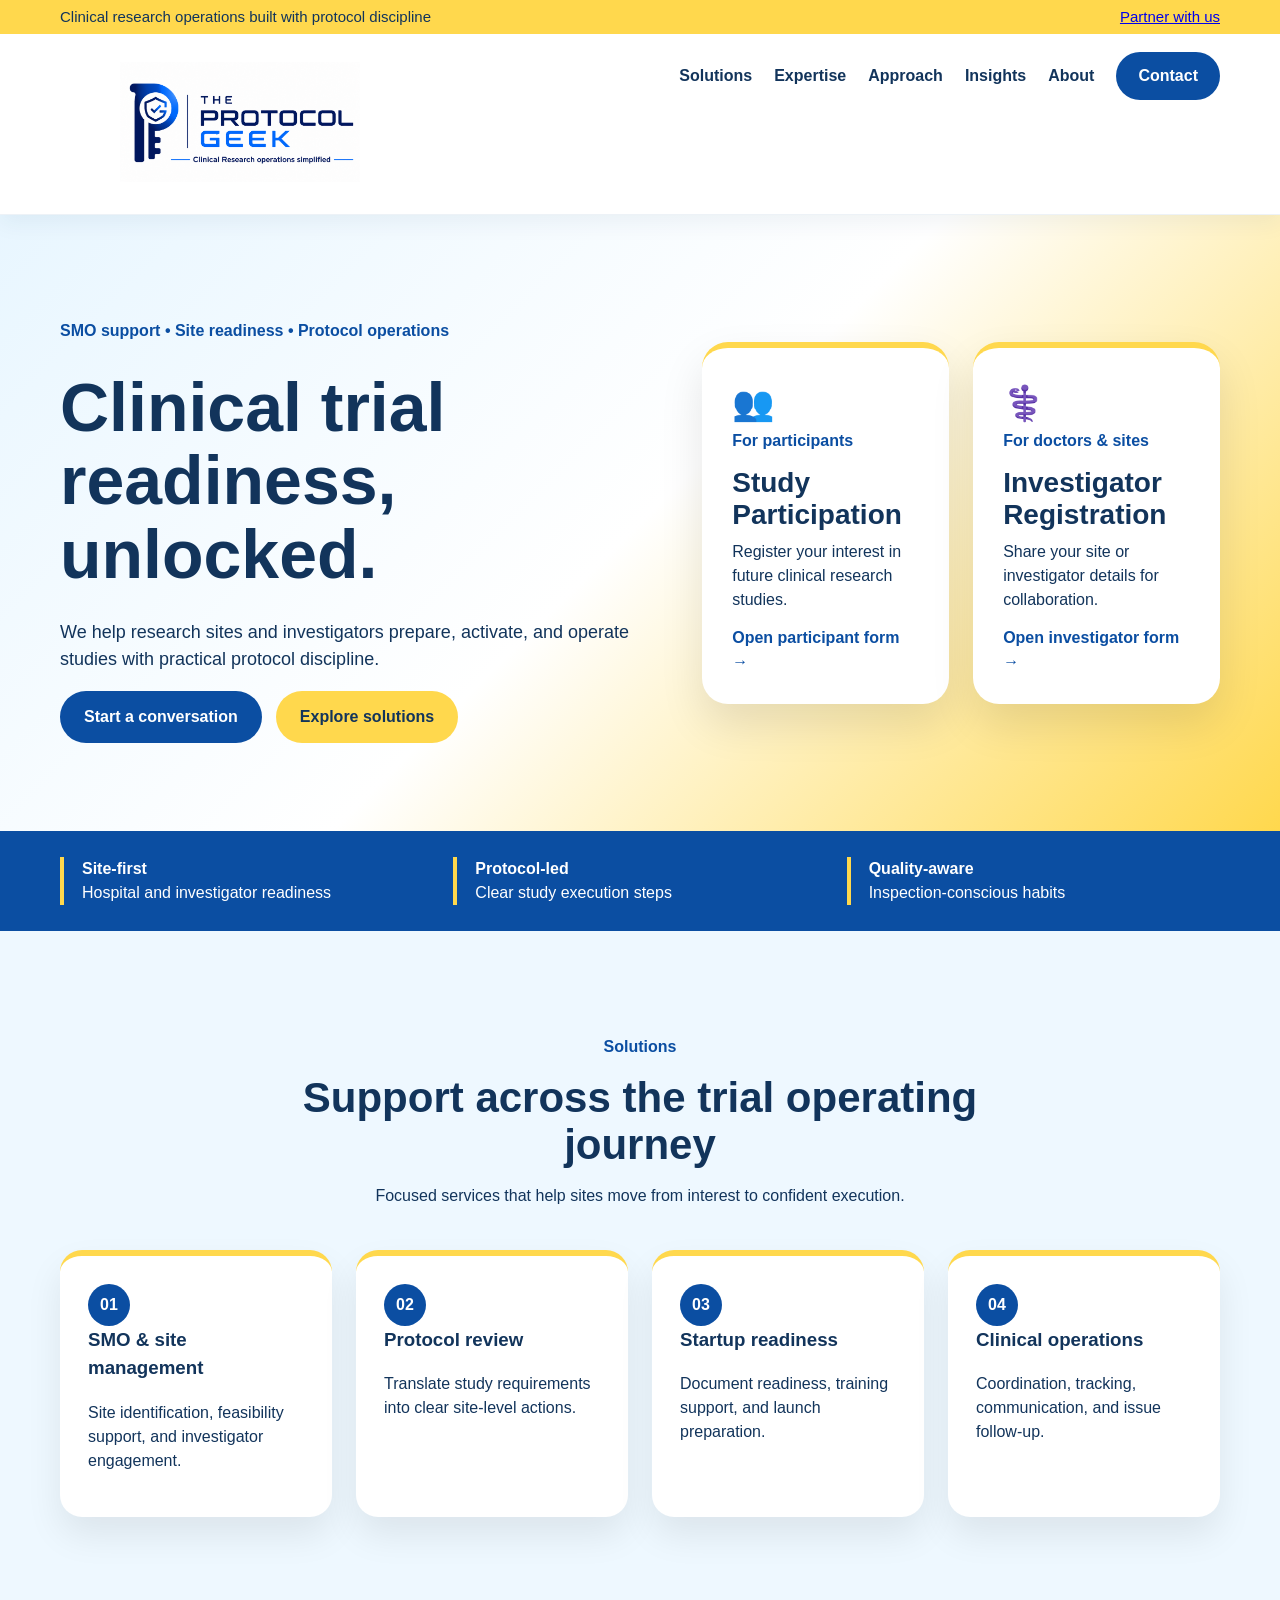
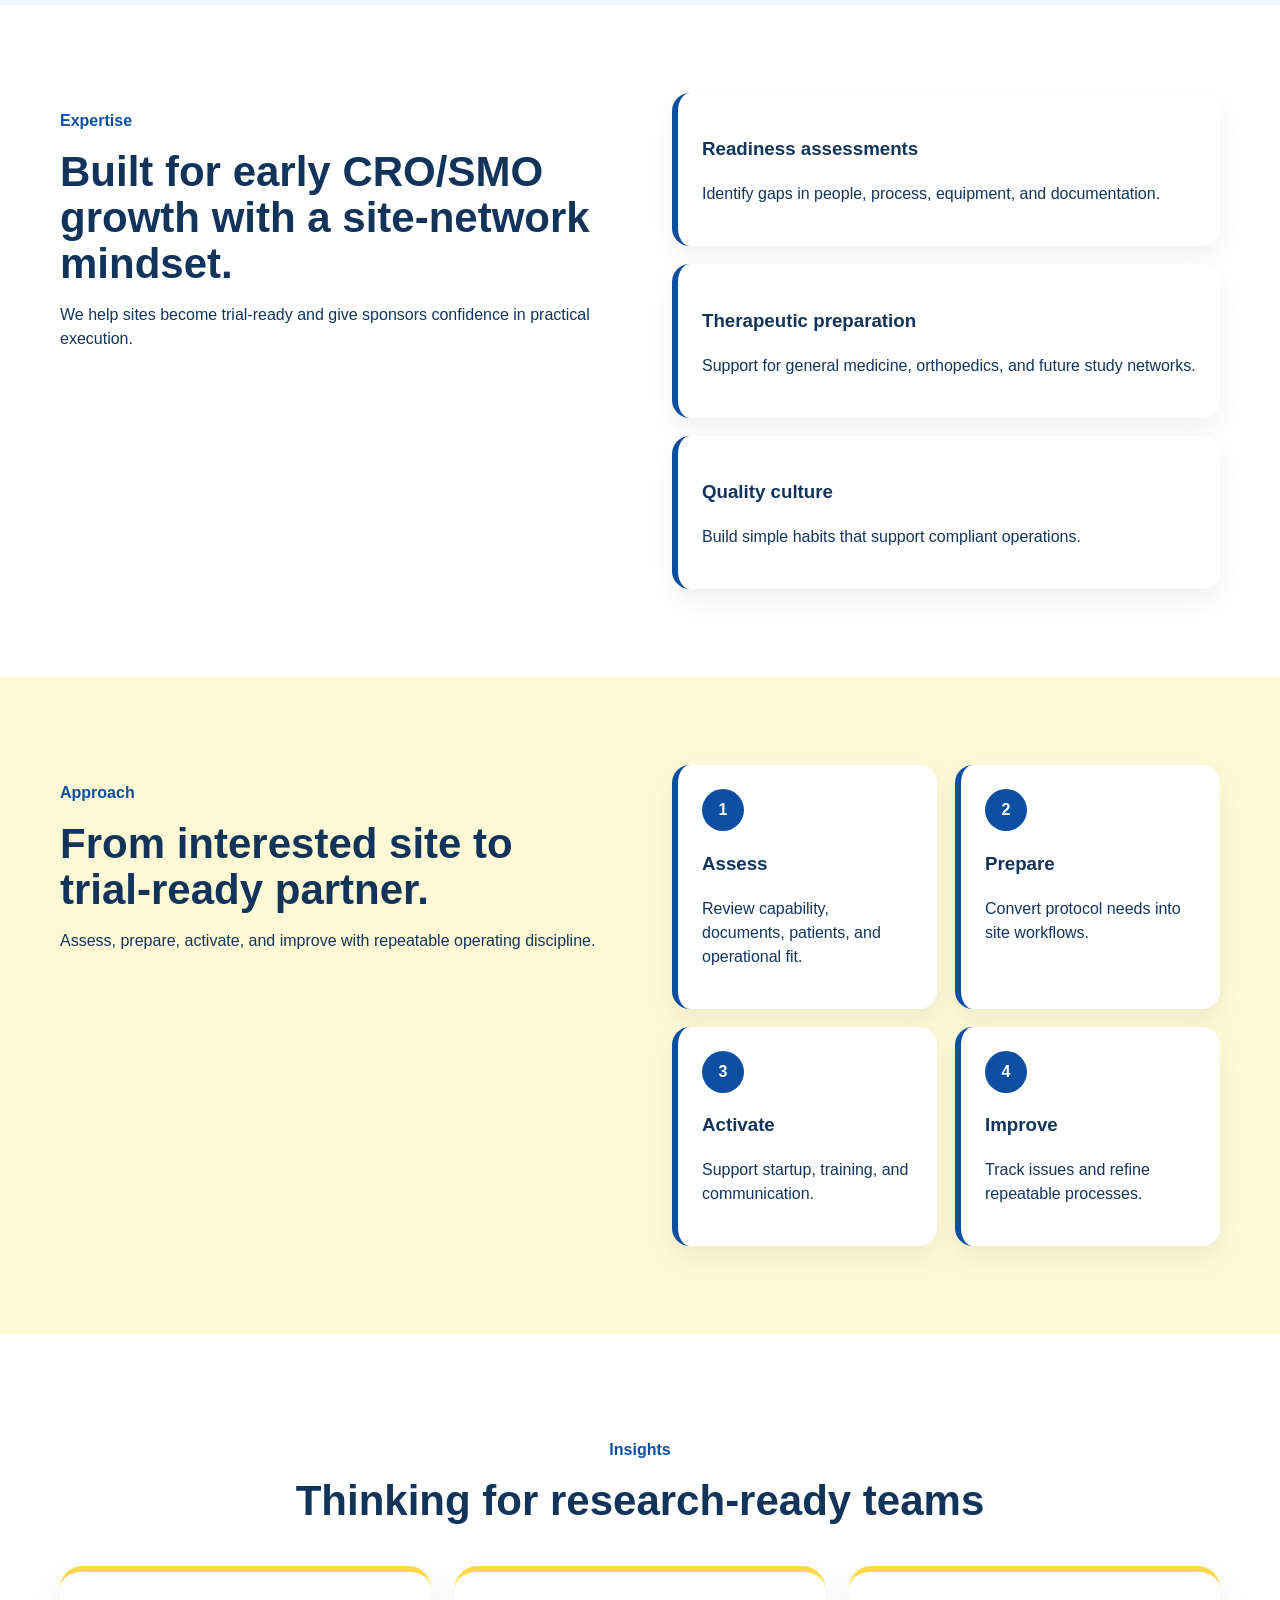
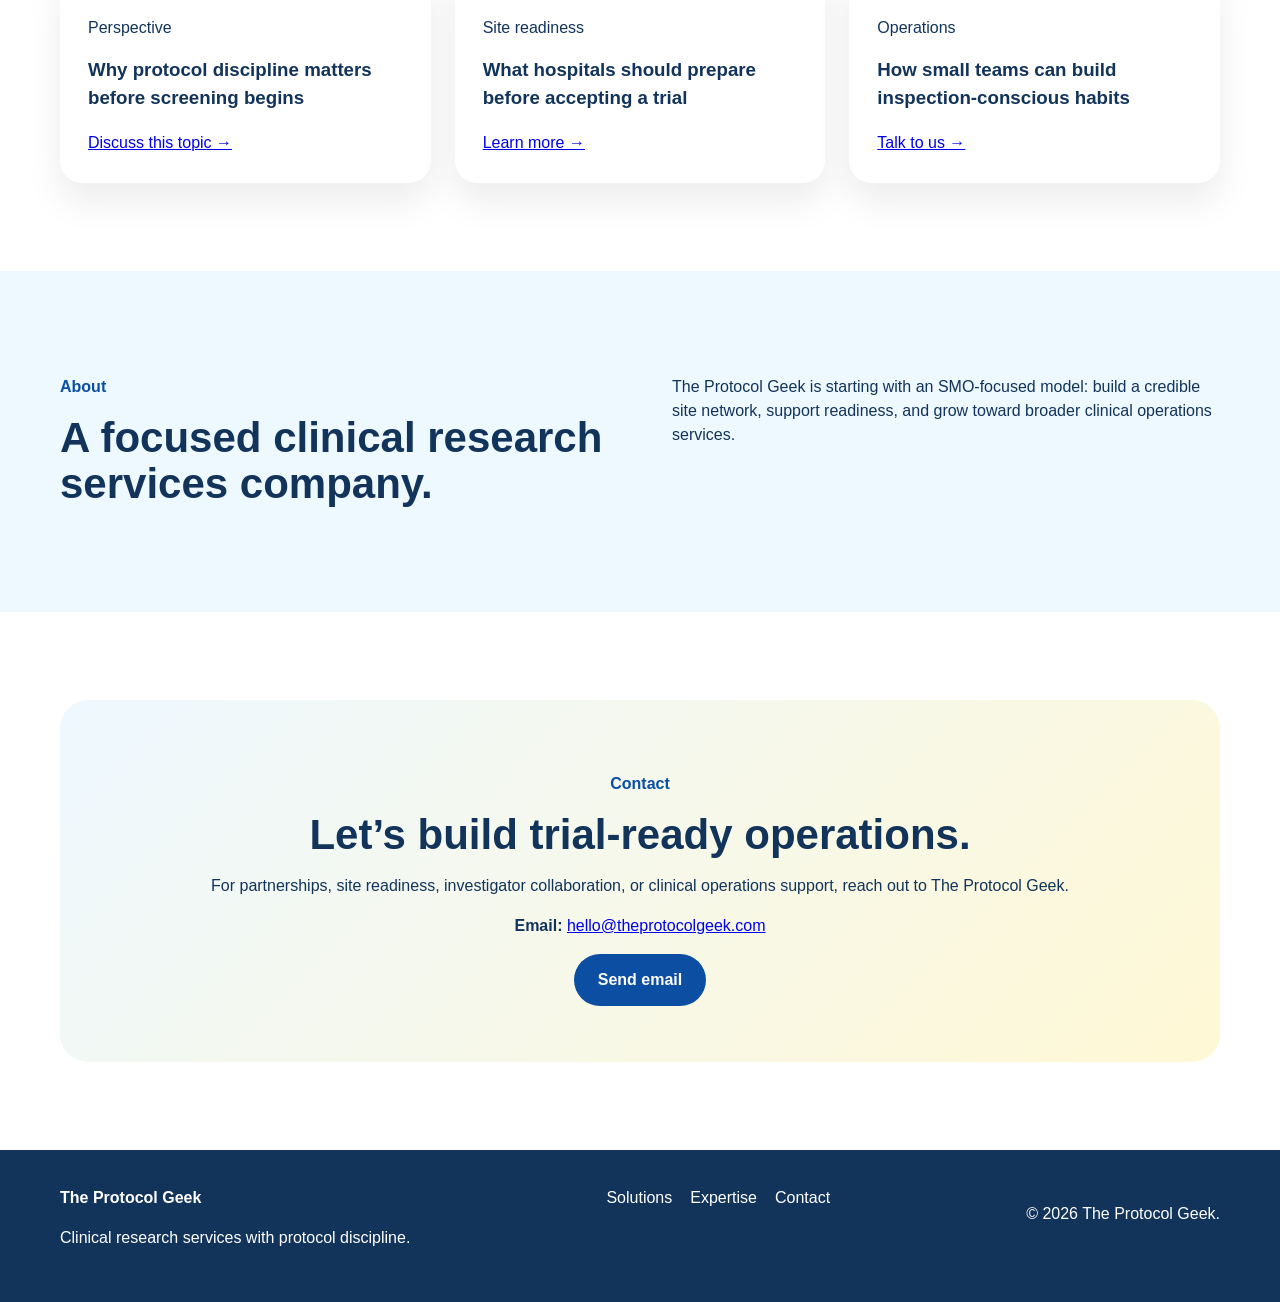
==== commit e9ffac7f: "Update contact section with business email link" ====
--- a/index.html
+++ b/index.html
@@ -1,2 +1 @@
-<!DOCTYPE html><html lang='en'><head><meta charset='UTF-8'><meta name='viewport' content='width=device-width,initial-scale=1.0'><title>The Protocol Geek | Clinical Trial Operations & Site Readiness</title><link rel="icon" href="/assets/TPG.ico"><link rel="icon"type="image/png"sizes="32x32"href="/assets/TPG-32x32.png"><link rel=“TPG”
-href="/assets/TPG.png"><meta name='description' content='The Protocol Geek supports clinical trial site readiness, SMO services, protocol review, and clinical operations discipline.'><link rel='stylesheet' href='css/styles.css'></head><body><header class='topbar'><div class='container topbar-inner'><span>Clinical research operations built with protocol discipline</span><a href='#contact'>Partner with us</a></div></header><header class='site-header'><nav class='nav container'><a class='brand' href='#top'><img src='assets/TpgFirstVersion.png' class='nav-logo' alt='The Protocol Geek'><span class='brand-name'>The Protocol Geek</span></a><button class='nav-toggle'>☰</button><div class='nav-links'><a href='#solutions'>Solutions</a><a href='#expertise'>Expertise</a><a href='#approach'>Approach</a><a href='#insights'>Insights</a><a href='#about'>About</a><a href='#contact' class='button button-small'>Contact</a></div></nav></header><main id='top'><section class='hero premium-hero'><div class='container hero-grid'><div class='hero-copy'><p class='eyebrow'>SMO support • Site readiness • Protocol operations</p><h1>Clinical trial readiness, unlocked.</h1><p class='hero-text'>We help research sites and investigators prepare, activate, and operate studies with practical protocol discipline.</p><div class='hero-actions'><a href='#contact' class='button'>Start a conversation</a><a href='#solutions' class='button button-secondary'>Explore solutions</a></div></div><div class='hero-visual registration-panel'><a class='registration-card participant-card' href='study-participation.html' target='_blank' rel='noopener'><div class='registration-icon'>👥</div><p class='eyebrow'>For participants</p><h2>Study Participation</h2><p>Register your interest in future clinical research studies.</p><span>Open participant form →</span></a><a class='registration-card investigator-card' href='investigator-registration.html' target='_blank' rel='noopener'><div class='registration-icon'>⚕️</div><p class='eyebrow'>For doctors & sites</p><h2>Investigator Registration</h2><p>Share your site or investigator details for collaboration.</p><span>Open investigator form →</span></a></div></div></section><section class='proof-strip'><div class='container proof-grid'><div><strong>Site-first</strong><span>Hospital and investigator readiness</span></div><div><strong>Protocol-led</strong><span>Clear study execution steps</span></div><div><strong>Quality-aware</strong><span>Inspection-conscious habits</span></div></div></section><section id='solutions' class='section section-soft-blue'><div class='container section-heading'><p class='eyebrow'>Solutions</p><h2>Support across the trial operating journey</h2><p>Focused services that help sites move from interest to confident execution.</p></div><div class='container cards cards-four'><article class='card feature-card'><span>01</span><h3>SMO & site management</h3><p>Site identification, feasibility support, and investigator engagement.</p></article><article class='card feature-card'><span>02</span><h3>Protocol review</h3><p>Translate study requirements into clear site-level actions.</p></article><article class='card feature-card'><span>03</span><h3>Startup readiness</h3><p>Document readiness, training support, and launch preparation.</p></article><article class='card feature-card'><span>04</span><h3>Clinical operations</h3><p>Coordination, tracking, communication, and issue follow-up.</p></article></div></section><section id='expertise' class='section'><div class='container split wide-gap'><div><p class='eyebrow'>Expertise</p><h2>Built for early CRO/SMO growth with a site-network mindset.</h2><p>We help sites become trial-ready and give sponsors confidence in practical execution.</p></div><div class='stacked-list'><div><h3>Readiness assessments</h3><p>Identify gaps in people, process, equipment, and documentation.</p></div><div><h3>Therapeutic preparation</h3><p>Support for general medicine, orthopedics, and future study networks.</p></div><div><h3>Quality culture</h3><p>Build simple habits that support compliant operations.</p></div></div></div></section><section id='approach' class='section section-warm'><div class='container approach-grid'><div><p class='eyebrow'>Approach</p><h2>From interested site to trial-ready partner.</h2><p>Assess, prepare, activate, and improve with repeatable operating discipline.</p></div><div class='timeline'><div><span>1</span><h3>Assess</h3><p>Review capability, documents, patients, and operational fit.</p></div><div><span>2</span><h3>Prepare</h3><p>Convert protocol needs into site workflows.</p></div><div><span>3</span><h3>Activate</h3><p>Support startup, training, and communication.</p></div><div><span>4</span><h3>Improve</h3><p>Track issues and refine repeatable processes.</p></div></div></div></section><section id='insights' class='section'><div class='container section-heading'><p class='eyebrow'>Insights</p><h2>Thinking for research-ready teams</h2></div><div class='container cards'><article class='card insight'><p>Perspective</p><h3>Why protocol discipline matters before screening begins</h3><a href='#contact'>Discuss this topic →</a></article><article class='card insight'><p>Site readiness</p><h3>What hospitals should prepare before accepting a trial</h3><a href='#contact'>Learn more →</a></article><article class='card insight'><p>Operations</p><h3>How small teams can build inspection-conscious habits</h3><a href='#contact'>Talk to us →</a></article></div></section><section id='about' class='section section-soft-blue'><div class='container split'><div><p class='eyebrow'>About</p><h2>A focused clinical research services company.</h2></div><div><p>The Protocol Geek is starting with an SMO-focused model: build a credible site network, support readiness, and grow toward broader clinical operations services.</p></div></div></section><section id='contact' class='section contact-section'><div class='container contact-card'><p class='eyebrow'>Contact</p><h2>Let’s build trial-ready operations.</h2><p>For partnerships, site readiness, or clinical operations support, reach out to The Protocol Geek.</p><a class='button' href='mailto:hello@theprotocolgeek.com'>Email us</a></div></section></main><footer class='footer'><div class='container footer-inner'><div><strong>The Protocol Geek</strong><p>Clinical research services with protocol discipline.</p></div><div class='footer-links'><a href='#solutions'>Solutions</a><a href='#expertise'>Expertise</a><a href='#contact'>Contact</a></div><p>© <span id='year'></span> The Protocol Geek.</p></div></footer><script src='js/main.js'></script></body></html>
+<!DOCTYPE html><html lang='en'><head><meta charset='UTF-8'><meta name='viewport' content='width=device-width,initial-scale=1.0'><title>The Protocol Geek | Clinical Trial Operations & Site Readiness</title><link rel='shortcut icon' href='/assets/favicon.ico?v=3'><link rel='icon' href='/assets/favicon.ico?v=3' sizes='any'><link rel='icon' type='image/png' sizes='32x32' href='/assets/favicon-32x32.png?v=3'><link rel='apple-touch-icon' sizes='180x180' href='/assets/apple-touch-icon.png?v=3'><meta name='theme-color' content='#0b4ea2'><meta name='description' content='The Protocol Geek supports clinical trial site readiness, SMO services, protocol review, and clinical operations discipline.'><link rel='stylesheet' href='css/styles.css'></head><body><header class='topbar'><div class='container topbar-inner'><span>Clinical research operations built with protocol discipline</span><a href='#contact'>Partner with us</a></div></header><header class='site-header'><nav class='nav container'><a class='brand' href='#top'><img src='assets/TpgFirstVersion.png' class='nav-logo' alt='The Protocol Geek'><span class='brand-name'>The Protocol Geek</span></a><button class='nav-toggle'>☰</button><div class='nav-links'><a href='#solutions'>Solutions</a><a href='#expertise'>Expertise</a><a href='#approach'>Approach</a><a href='#insights'>Insights</a><a href='#about'>About</a><a href='#contact' class='button button-small'>Contact</a></div></nav></header><main id='top'><section class='hero premium-hero'><div class='container hero-grid'><div class='hero-copy'><p class='eyebrow'>SMO support • Site readiness • Protocol operations</p><h1>Clinical trial readiness, unlocked.</h1><p class='hero-text'>We help research sites and investigators prepare, activate, and operate studies with practical protocol discipline.</p><div class='hero-actions'><a href='#contact' class='button'>Start a conversation</a><a href='#solutions' class='button button-secondary'>Explore solutions</a></div></div><div class='hero-visual registration-panel'><a class='registration-card participant-card' href='study-participation.html' target='_blank' rel='noopener'><div class='registration-icon'>👥</div><p class='eyebrow'>For participants</p><h2>Study Participation</h2><p>Register your interest in future clinical research studies.</p><span>Open participant form →</span></a><a class='registration-card investigator-card' href='investigator-registration.html' target='_blank' rel='noopener'><div class='registration-icon'>⚕️</div><p class='eyebrow'>For doctors & sites</p><h2>Investigator Registration</h2><p>Share your site or investigator details for collaboration.</p><span>Open investigator form →</span></a></div></div></section><section class='proof-strip'><div class='container proof-grid'><div><strong>Site-first</strong><span>Hospital and investigator readiness</span></div><div><strong>Protocol-led</strong><span>Clear study execution steps</span></div><div><strong>Quality-aware</strong><span>Inspection-conscious habits</span></div></div></section><section id='solutions' class='section section-soft-blue'><div class='container section-heading'><p class='eyebrow'>Solutions</p><h2>Support across the trial operating journey</h2><p>Focused services that help sites move from interest to confident execution.</p></div><div class='container cards cards-four'><article class='card feature-card'><span>01</span><h3>SMO & site management</h3><p>Site identification, feasibility support, and investigator engagement.</p></article><article class='card feature-card'><span>02</span><h3>Protocol review</h3><p>Translate study requirements into clear site-level actions.</p></article><article class='card feature-card'><span>03</span><h3>Startup readiness</h3><p>Document readiness, training support, and launch preparation.</p></article><article class='card feature-card'><span>04</span><h3>Clinical operations</h3><p>Coordination, tracking, communication, and issue follow-up.</p></article></div></section><section id='expertise' class='section'><div class='container split wide-gap'><div><p class='eyebrow'>Expertise</p><h2>Built for early CRO/SMO growth with a site-network mindset.</h2><p>We help sites become trial-ready and give sponsors confidence in practical execution.</p></div><div class='stacked-list'><div><h3>Readiness assessments</h3><p>Identify gaps in people, process, equipment, and documentation.</p></div><div><h3>Therapeutic preparation</h3><p>Support for general medicine, orthopedics, and future study networks.</p></div><div><h3>Quality culture</h3><p>Build simple habits that support compliant operations.</p></div></div></div></section><section id='approach' class='section section-warm'><div class='container approach-grid'><div><p class='eyebrow'>Approach</p><h2>From interested site to trial-ready partner.</h2><p>Assess, prepare, activate, and improve with repeatable operating discipline.</p></div><div class='timeline'><div><span>1</span><h3>Assess</h3><p>Review capability, documents, patients, and operational fit.</p></div><div><span>2</span><h3>Prepare</h3><p>Convert protocol needs into site workflows.</p></div><div><span>3</span><h3>Activate</h3><p>Support startup, training, and communication.</p></div><div><span>4</span><h3>Improve</h3><p>Track issues and refine repeatable processes.</p></div></div></div></section><section id='insights' class='section'><div class='container section-heading'><p class='eyebrow'>Insights</p><h2>Thinking for research-ready teams</h2></div><div class='container cards'><article class='card insight'><p>Perspective</p><h3>Why protocol discipline matters before screening begins</h3><a href='#contact'>Discuss this topic →</a></article><article class='card insight'><p>Site readiness</p><h3>What hospitals should prepare before accepting a trial</h3><a href='#contact'>Learn more →</a></article><article class='card insight'><p>Operations</p><h3>How small teams can build inspection-conscious habits</h3><a href='#contact'>Talk to us →</a></article></div></section><section id='about' class='section section-soft-blue'><div class='container split'><div><p class='eyebrow'>About</p><h2>A focused clinical research services company.</h2></div><div><p>The Protocol Geek is starting with an SMO-focused model: build a credible site network, support readiness, and grow toward broader clinical operations services.</p></div></div></section><section id='contact' class='section contact-section'><div class='container contact-card'><p class='eyebrow'>Contact</p><h2>Let’s build trial-ready operations.</h2><p>For partnerships, site readiness, investigator collaboration, or clinical operations support, reach out to The Protocol Geek.</p><p><strong>Email:</strong> <a href='mailto:hello@theprotocolgeek.com?subject=Partnership%20Inquiry%20-%20The%20Protocol%20Geek&body=Hello%20The%20Protocol%20Geek%20team,%0D%0A%0D%0AI%20would%20like%20to%20connect%20regarding%20clinical%20research%20operations%20/%20site%20readiness%20/%20partnership.%0D%0A%0D%0AName:%0D%0AOrganization:%0D%0APhone:%0D%0AMessage:%0D%0A'>hello@theprotocolgeek.com</a></p><a class='button' href='mailto:hello@theprotocolgeek.com?subject=Partnership%20Inquiry%20-%20The%20Protocol%20Geek&body=Hello%20The%20Protocol%20Geek%20team,%0D%0A%0D%0AI%20would%20like%20to%20connect%20regarding%20clinical%20research%20operations%20/%20site%20readiness%20/%20partnership.%0D%0A%0D%0AName:%0D%0AOrganization:%0D%0APhone:%0D%0AMessage:%0D%0A'>Send email</a></div></section></main><footer class='footer'><div class='container footer-inner'><div><strong>The Protocol Geek</strong><p>Clinical research services with protocol discipline.</p></div><div class='footer-links'><a href='#solutions'>Solutions</a><a href='#expertise'>Expertise</a><a href='#contact'>Contact</a></div><p>© <span id='year'></span> The Protocol Geek.</p></div></footer><script src='js/main.js'></script></body></html>
--- a/css/styles.css
+++ b/css/styles.css
@@ -1 +1 @@
-:root{--blue:#0b4ea2;--blue-dark:#12345b;--yellow:#ffd84d;--soft:#e8f6ff;--white:#fff}*{box-sizing:border-box}body{margin:0;font-family:Inter,-apple-system,BlinkMacSystemFont,'Segoe UI',sans-serif;color:var(--blue-dark);background:#fff;line-height:1.5}.container{width:min(1160px,calc(100% - 48px));margin:auto}.topbar{background:var(--yellow);font-size:15px}.topbar-inner{min-height:34px;display:flex;align-items:center;justify-content:space-between}.site-header{background:#fff;border-bottom:1px solid #edf2f7;position:relative;z-index:1000}.nav{min-height:180px;display:flex;align-items:flex-start;padding-top:18px;justify-content:space-between;position:relative}.brand{display:flex;align-items:center;text-decoration:none}.brand-name{display:none}.nav-logo{width:360px;height:auto;max-height:120px;object-fit:contain;position:relative;top:10px;display:block}.nav-toggle{display:none;background:#fff;border:2px solid rgba(11,78,162,.18);color:var(--blue-dark);border-radius:12px;font-size:28px;font-weight:900;line-height:1;padding:9px 12px;cursor:pointer}.nav-links{display:flex;gap:22px;align-items:center}.nav-links a{text-decoration:none;font-weight:700;color:var(--blue-dark)}.button{display:inline-flex;align-items:center;justify-content:center;background:#0b4ea2;color:#fff!important;padding:14px 24px;border-radius:999px;text-decoration:none;font-weight:800}.button-secondary{background:#ffd84d;color:#12345b!important}.button-small{padding:12px 22px}.hero{background:linear-gradient(135deg,#e8f6ff 0%,#fff 50%,#ffd84d 100%);padding:88px 0}.hero-grid{display:grid;grid-template-columns:1.05fr .95fr;gap:70px;align-items:center}.eyebrow{color:#0b4ea2;font-weight:900}.hero h1{font-size:68px;line-height:1.08;margin:28px 0;color:#12345b}.hero-text{font-size:18px;max-width:620px}.hero-actions{display:flex;gap:14px}.hero-visual{display:flex;justify-content:center;align-items:center}.clinical-orbit{position:relative;width:450px;height:450px;border-radius:50%;background:radial-gradient(circle,#fff,#dff1ff);border:2px dashed rgba(11,78,162,.18)}.hero-logo-inside{position:absolute;left:50%;top:50%;transform:translate(-50%,-50%);width:150px;height:auto;z-index:8;filter:drop-shadow(0 16px 24px rgba(0,0,0,.12))}.pulse-line{position:absolute;left:110px;right:110px;top:50%;height:2px;background:linear-gradient(90deg,#d6e6f5,#ffd84d);opacity:.5}.data-card{position:absolute;background:#fff;padding:14px 18px;border-radius:18px;box-shadow:0 18px 34px rgba(0,0,0,.08);font-size:14px;z-index:9}.data-card small{display:block}.card-a{top:40px;right:-10px}.card-b{bottom:40px;left:-10px}.medical-cross{position:absolute;right:72px;bottom:95px;color:#ffd84d;font-size:58px;font-weight:900;opacity:.55}.registration-panel{display:grid;grid-template-columns:repeat(2,minmax(0,1fr));gap:24px;align-items:stretch}.registration-card{display:block;background:#fff;border-radius:26px;padding:30px;text-decoration:none;color:#12345b;box-shadow:0 20px 44px rgba(0,0,0,.1);border-top:6px solid #ffd84d;transition:.25s}.registration-card:hover{transform:translateY(-6px);box-shadow:0 24px 52px rgba(0,0,0,.14)}.registration-card h2{font-size:28px;line-height:1.12;margin:10px 0}.registration-card p{margin:0 0 14px}.registration-card span{font-weight:900;color:#0b4ea2}.registration-icon{font-size:34px}.proof-strip{background:#0b4ea2;color:#fff;padding:26px 0}.proof-grid{display:grid;grid-template-columns:repeat(3,1fr);gap:20px}.proof-grid div{border-left:4px solid #ffd84d;padding-left:18px}.proof-grid strong{display:block}.section{padding:88px 0}.section-soft-blue{background:#eef8ff}.section-warm{background:#fff8d5}.section-heading{text-align:center;max-width:760px;margin:0 auto 42px}.section-heading h2,.split h2,.approach-grid h2,.contact-card h2{font-size:42px;line-height:1.1;margin:0 0 16px}.cards{display:grid;grid-template-columns:repeat(3,1fr);gap:24px}.cards-four{grid-template-columns:repeat(4,1fr)}.card{background:#fff;padding:28px;border-radius:22px;border-top:6px solid #ffd84d;box-shadow:0 18px 36px rgba(0,0,0,.08)}.card h3{margin-top:0}.feature-card span,.timeline span{display:inline-grid;place-items:center;width:42px;height:42px;border-radius:50%;background:#0b4ea2;color:#fff;font-weight:900}.split,.approach-grid{display:grid;grid-template-columns:1fr 1fr;gap:64px;align-items:start}.stacked-list,.timeline{display:grid;gap:18px}.timeline{grid-template-columns:repeat(2,1fr)}.stacked-list div,.timeline div{background:#fff;border-left:6px solid #0b4ea2;border-radius:18px;padding:24px;box-shadow:0 12px 26px rgba(0,0,0,.06)}.contact-card{text-align:center;background:linear-gradient(135deg,#eef8ff,#fff8d5);border-radius:28px;padding:56px}.footer{background:#12345b;color:#fff;padding:36px 0}.footer-inner{display:flex;justify-content:space-between;gap:24px}.footer-links{display:flex;gap:18px}.footer a{color:#fff;text-decoration:none}@media(max-width:1000px){.container{width:min(100% - 32px,1160px)}.topbar{font-size:13px}.topbar-inner{gap:10px;align-items:center}.topbar-inner a{white-space:nowrap}.nav{min-height:92px;align-items:center;padding-top:0}.nav-logo{width:260px;height:auto;max-height:84px;top:0}.nav-toggle{display:block;margin-left:12px}.nav-links{display:none;position:absolute;top:calc(100% + 10px);left:16px;right:16px;background:#fff;border:1px solid #edf2f7;border-radius:18px;box-shadow:0 18px 45px rgba(18,52,91,.16);padding:18px;z-index:1001;flex-direction:column;align-items:stretch;gap:6px}.nav-links.is-open,.nav:focus-within .nav-links{display:flex}.nav-links a{display:block;padding:13px 14px;border-radius:12px;color:#12345b}.nav-links a:hover{background:#eef8ff}.nav-links .button-small{justify-content:center;margin-top:6px}.hero-grid,.proof-grid,.cards,.cards-four,.split,.approach-grid,.timeline,.footer-inner,.registration-panel{grid-template-columns:1fr;display:grid}.hero{padding:64px 0}.hero h1{font-size:44px}.hero-actions{flex-direction:column;align-items:flex-start}.clinical-orbit{width:320px;height:320px;margin-top:30px}.hero-logo-inside{width:110px}.data-card,.pulse-line,.medical-cross{display:none}.section{padding:64px 0}.section-heading h2,.split h2,.approach-grid h2,.contact-card h2{font-size:34px}.footer-inner{gap:18px}.footer-links{flex-wrap:wrap}}@media(max-width:480px){.container{width:min(100% - 24px,1160px)}.topbar-inner{flex-direction:column;align-items:flex-start;padding:8px 0}.nav{min-height:84px}.nav-logo{width:230px;max-height:78px}.nav-toggle{font-size:24px;padding:8px 10px}.hero h1{font-size:38px}.registration-card{padding:24px}.contact-card{padding:36px 22px}}
+:root{--blue:#0b4ea2;--blue-dark:#12345b;--yellow:#ffd84d;--soft:#e8f6ff;--white:#fff}*{box-sizing:border-box}body{margin:0;font-family:Inter,-apple-system,BlinkMacSystemFont,'Segoe UI',sans-serif;color:var(--blue-dark);background:#fff;line-height:1.5}.container{width:min(1160px,calc(100% - 48px));margin:auto}.topbar{background:var(--yellow);font-size:15px}.topbar-inner{min-height:34px;display:flex;align-items:center;justify-content:space-between}.site-header{background:#fff;border-bottom:1px solid #edf2f7;position:relative;z-index:1000}.nav{min-height:180px;display:flex;align-items:flex-start;padding-top:18px;justify-content:space-between;position:relative}.brand{display:flex;align-items:center;text-decoration:none}.brand-name{display:none}.nav-logo{width:360px;height:auto;max-height:120px;object-fit:contain;position:relative;top:10px;display:block}.nav-toggle{display:none;background:#fff;border:2px solid rgba(11,78,162,.18);color:var(--blue-dark);border-radius:12px;font-size:28px;font-weight:900;line-height:1;padding:9px 12px;cursor:pointer}.nav-links{display:flex;gap:22px;align-items:center}.nav-links a{text-decoration:none;font-weight:700;color:var(--blue-dark)}.button{display:inline-flex;align-items:center;justify-content:center;background:#0b4ea2;color:#fff!important;padding:14px 24px;border-radius:999px;text-decoration:none;font-weight:800}.button-secondary{background:#ffd84d;color:#12345b!important}.button-small{padding:12px 22px}.hero{background:linear-gradient(135deg,#e8f6ff 0%,#fff 50%,#ffd84d 100%);padding:88px 0}.hero-grid{display:grid;grid-template-columns:1.05fr .95fr;gap:70px;align-items:center}.eyebrow{color:#0b4ea2;font-weight:900}.hero h1{font-size:68px;line-height:1.08;margin:28px 0;color:#12345b}.hero-text{font-size:18px;max-width:620px}.hero-actions{display:flex;gap:14px}.hero-visual{display:flex;justify-content:center;align-items:center}.clinical-orbit{position:relative;width:450px;height:450px;border-radius:50%;background:radial-gradient(circle,#fff,#dff1ff);border:2px dashed rgba(11,78,162,.18)}.hero-logo-inside{position:absolute;left:50%;top:50%;transform:translate(-50%,-50%);width:150px;height:auto;z-index:8;filter:drop-shadow(0 16px 24px rgba(0,0,0,.12))}.pulse-line{position:absolute;left:110px;right:110px;top:50%;height:2px;background:linear-gradient(90deg,#d6e6f5,#ffd84d);opacity:.5}.data-card{position:absolute;background:#fff;padding:14px 18px;border-radius:18px;box-shadow:0 18px 34px rgba(0,0,0,.08);font-size:14px;z-index:9}.data-card small{display:block}.card-a{top:40px;right:-10px}.card-b{bottom:40px;left:-10px}.medical-cross{position:absolute;right:72px;bottom:95px;color:#ffd84d;font-size:58px;font-weight:900;opacity:.55}.registration-panel{display:grid;grid-template-columns:repeat(2,minmax(0,1fr));gap:24px;align-items:stretch}.registration-card{display:block;background:#fff;border-radius:26px;padding:30px;text-decoration:none;color:#12345b;box-shadow:0 20px 44px rgba(0,0,0,.1);border-top:6px solid #ffd84d;transition:.25s}.registration-card:hover{transform:translateY(-6px);box-shadow:0 24px 52px rgba(0,0,0,.14)}.registration-card h2{font-size:28px;line-height:1.12;margin:10px 0}.registration-card p{margin:0 0 14px}.registration-card span{font-weight:900;color:#0b4ea2}.registration-icon{font-size:34px}.proof-strip{background:#0b4ea2;color:#fff;padding:26px 0}.proof-grid{display:grid;grid-template-columns:repeat(3,1fr);gap:20px}.proof-grid div{border-left:4px solid #ffd84d;padding-left:18px}.proof-grid strong{display:block}.section{padding:88px 0}.section-soft-blue{background:#eef8ff}.section-warm{background:#fff8d5}.section-heading{text-align:center;max-width:760px;margin:0 auto 42px}.section-heading h2,.split h2,.approach-grid h2,.contact-card h2{font-size:42px;line-height:1.1;margin:0 0 16px}.cards{display:grid;grid-template-columns:repeat(3,1fr);gap:24px}.cards-four{grid-template-columns:repeat(4,1fr)}.card{background:#fff;padding:28px;border-radius:22px;border-top:6px solid #ffd84d;box-shadow:0 18px 36px rgba(0,0,0,.08)}.card h3{margin-top:0}.feature-card span,.timeline span{display:inline-grid;place-items:center;width:42px;height:42px;border-radius:50%;background:#0b4ea2;color:#fff;font-weight:900}.split,.approach-grid{display:grid;grid-template-columns:1fr 1fr;gap:64px;align-items:start}.stacked-list,.timeline{display:grid;gap:18px}.timeline{grid-template-columns:repeat(2,1fr)}.stacked-list div,.timeline div{background:#fff;border-left:6px solid #0b4ea2;border-radius:18px;padding:24px;box-shadow:0 12px 26px rgba(0,0,0,.06)}.contact-card{text-align:center;background:linear-gradient(135deg,#eef8ff,#fff8d5);border-radius:28px;padding:56px}.footer{background:#12345b;color:#fff;padding:36px 0}.footer-inner{display:flex;justify-content:space-between;gap:24px}.footer-links{display:flex;gap:18px}.footer a{color:#fff;text-decoration:none}.form-page{margin-top:42px;margin-bottom:42px;text-align:left}.form-page h1,.form-page>p{text-align:center}.tpg-form{margin-top:28px}.form-grid{display:grid;grid-template-columns:repeat(2,minmax(0,1fr));gap:16px}.tpg-form input,.tpg-form select,.tpg-form textarea{width:100%;border:1px solid rgba(18,52,91,.18);border-radius:14px;padding:14px 16px;font:inherit;color:#12345b;background:#fff}.tpg-form textarea{min-height:112px;margin-top:16px;resize:vertical}.consent-line{display:flex;gap:10px;align-items:flex-start;margin:18px 0;font-weight:700}.consent-line input{width:auto;margin-top:5px}.tpg-form button:disabled{opacity:.7;cursor:not-allowed}@media(max-width:1000px){.container{width:min(100% - 32px,1160px)}.topbar{font-size:13px}.topbar-inner{gap:10px;align-items:center}.topbar-inner a{white-space:nowrap}.nav{min-height:92px;align-items:center;padding-top:0}.nav-logo{width:260px;height:auto;max-height:84px;top:0}.nav-toggle{display:block;margin-left:12px}.nav-links{display:none;position:absolute;top:calc(100% + 10px);left:16px;right:16px;background:#fff;border:1px solid #edf2f7;border-radius:18px;box-shadow:0 18px 45px rgba(18,52,91,.16);padding:18px;z-index:1001;flex-direction:column;align-items:stretch;gap:6px}.nav-links.is-open,.nav:focus-within .nav-links{display:flex}.nav-links a{display:block;padding:13px 14px;border-radius:12px;color:#12345b}.nav-links a:hover{background:#eef8ff}.nav-links .button-small{justify-content:center;margin-top:6px}.hero-grid,.proof-grid,.cards,.cards-four,.split,.approach-grid,.timeline,.footer-inner,.registration-panel{grid-template-columns:1fr;display:grid}.hero{padding:64px 0}.hero h1{font-size:44px}.hero-actions{flex-direction:column;align-items:flex-start}.clinical-orbit{width:320px;height:320px;margin-top:30px}.hero-logo-inside{width:110px}.data-card,.pulse-line,.medical-cross{display:none}.section{padding:64px 0}.section-heading h2,.split h2,.approach-grid h2,.contact-card h2{font-size:34px}.footer-inner{gap:18px}.footer-links{flex-wrap:wrap}}@media(max-width:700px){.form-grid{grid-template-columns:1fr}.contact-card.form-page{padding:36px 20px}}@media(max-width:480px){.container{width:min(100% - 24px,1160px)}.topbar-inner{flex-direction:column;align-items:flex-start;padding:8px 0}.nav{min-height:84px}.nav-logo{width:230px;max-height:78px}.nav-toggle{font-size:24px;padding:8px 10px}.hero h1{font-size:38px}.registration-card{padding:24px}.contact-card{padding:36px 22px}}.topbar{position:sticky;top:0;z-index:1100}.site-header{position:sticky;top:34px;z-index:1090;box-shadow:0 8px 22px rgba(18,52,91,.06)}html{scroll-behavior:smooth;scroll-padding-top:230px}section[id],main[id]{scroll-margin-top:230px}@media(max-width:1000px){html{scroll-padding-top:130px}section[id],main[id]{scroll-margin-top:130px}}@media(max-width:480px){.topbar{position:static}.site-header{top:0}html{scroll-padding-top:100px}section[id],main[id]{scroll-margin-top:100px}}
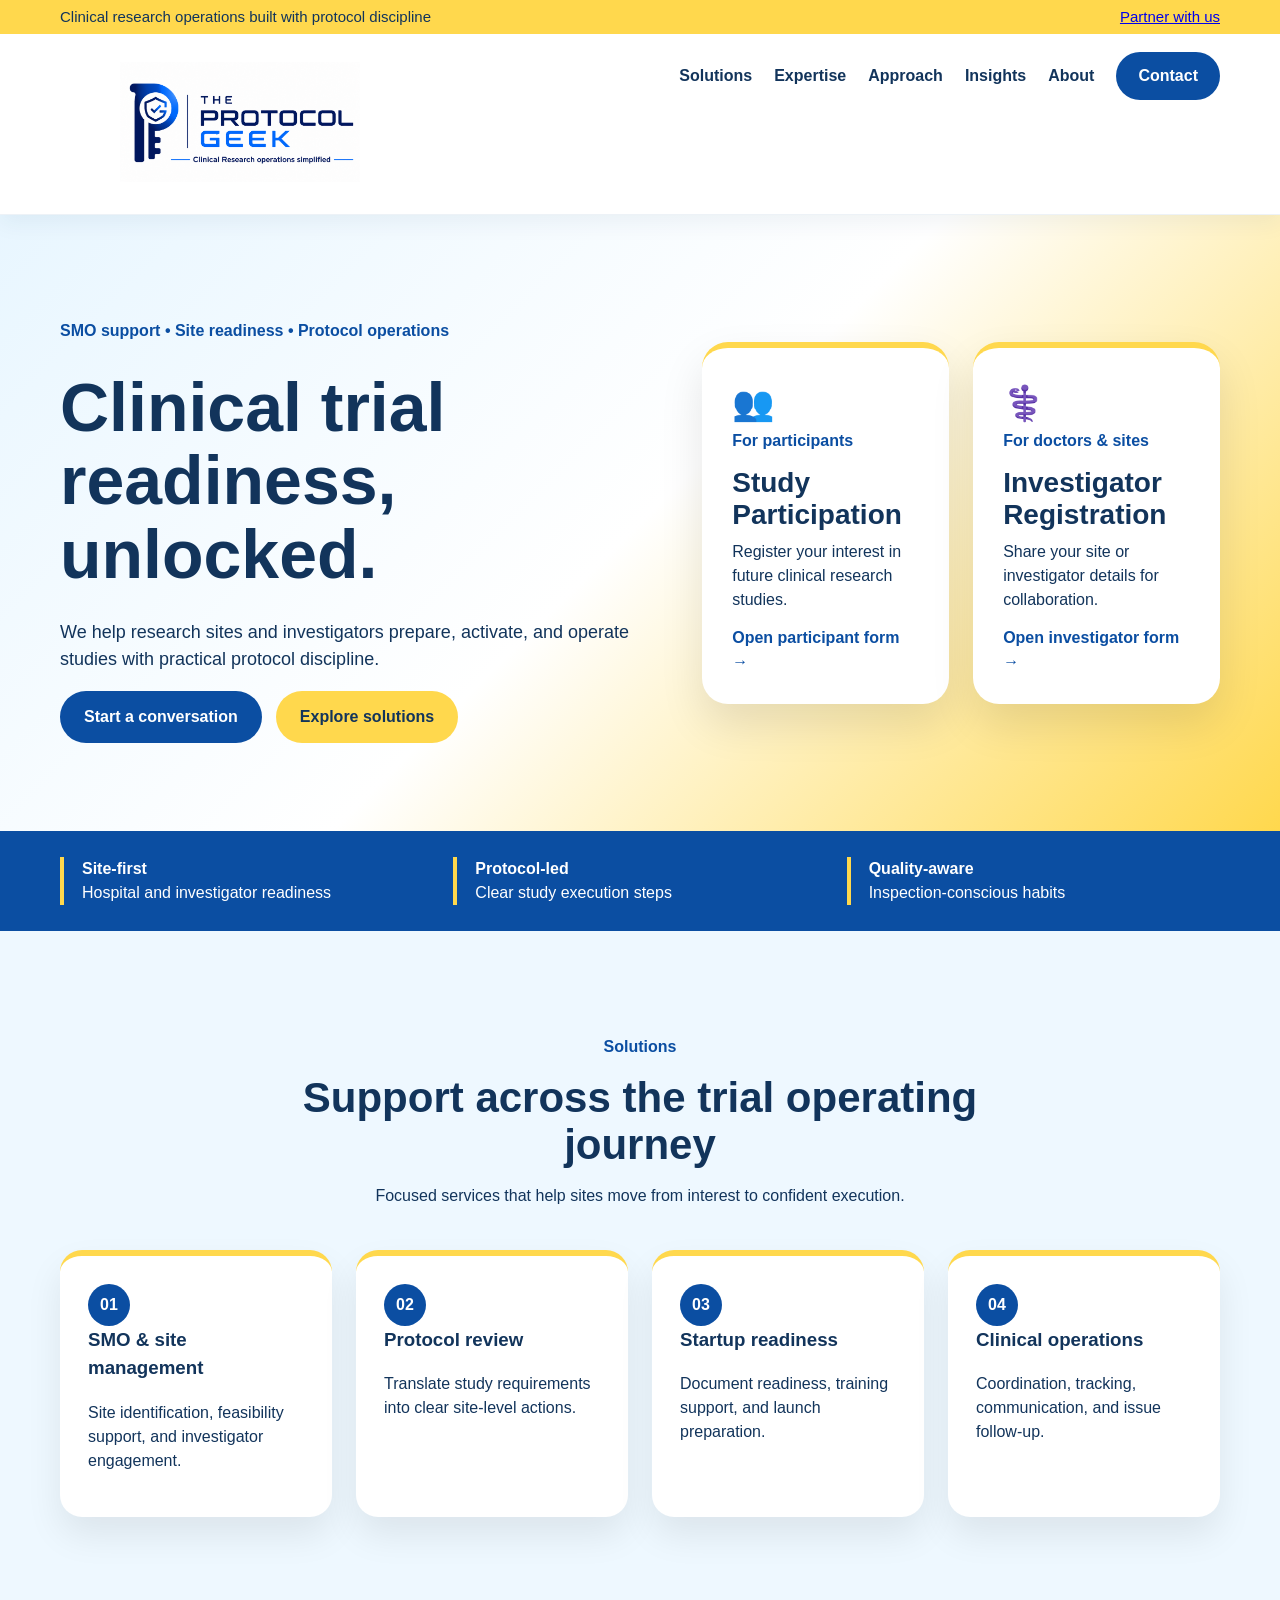
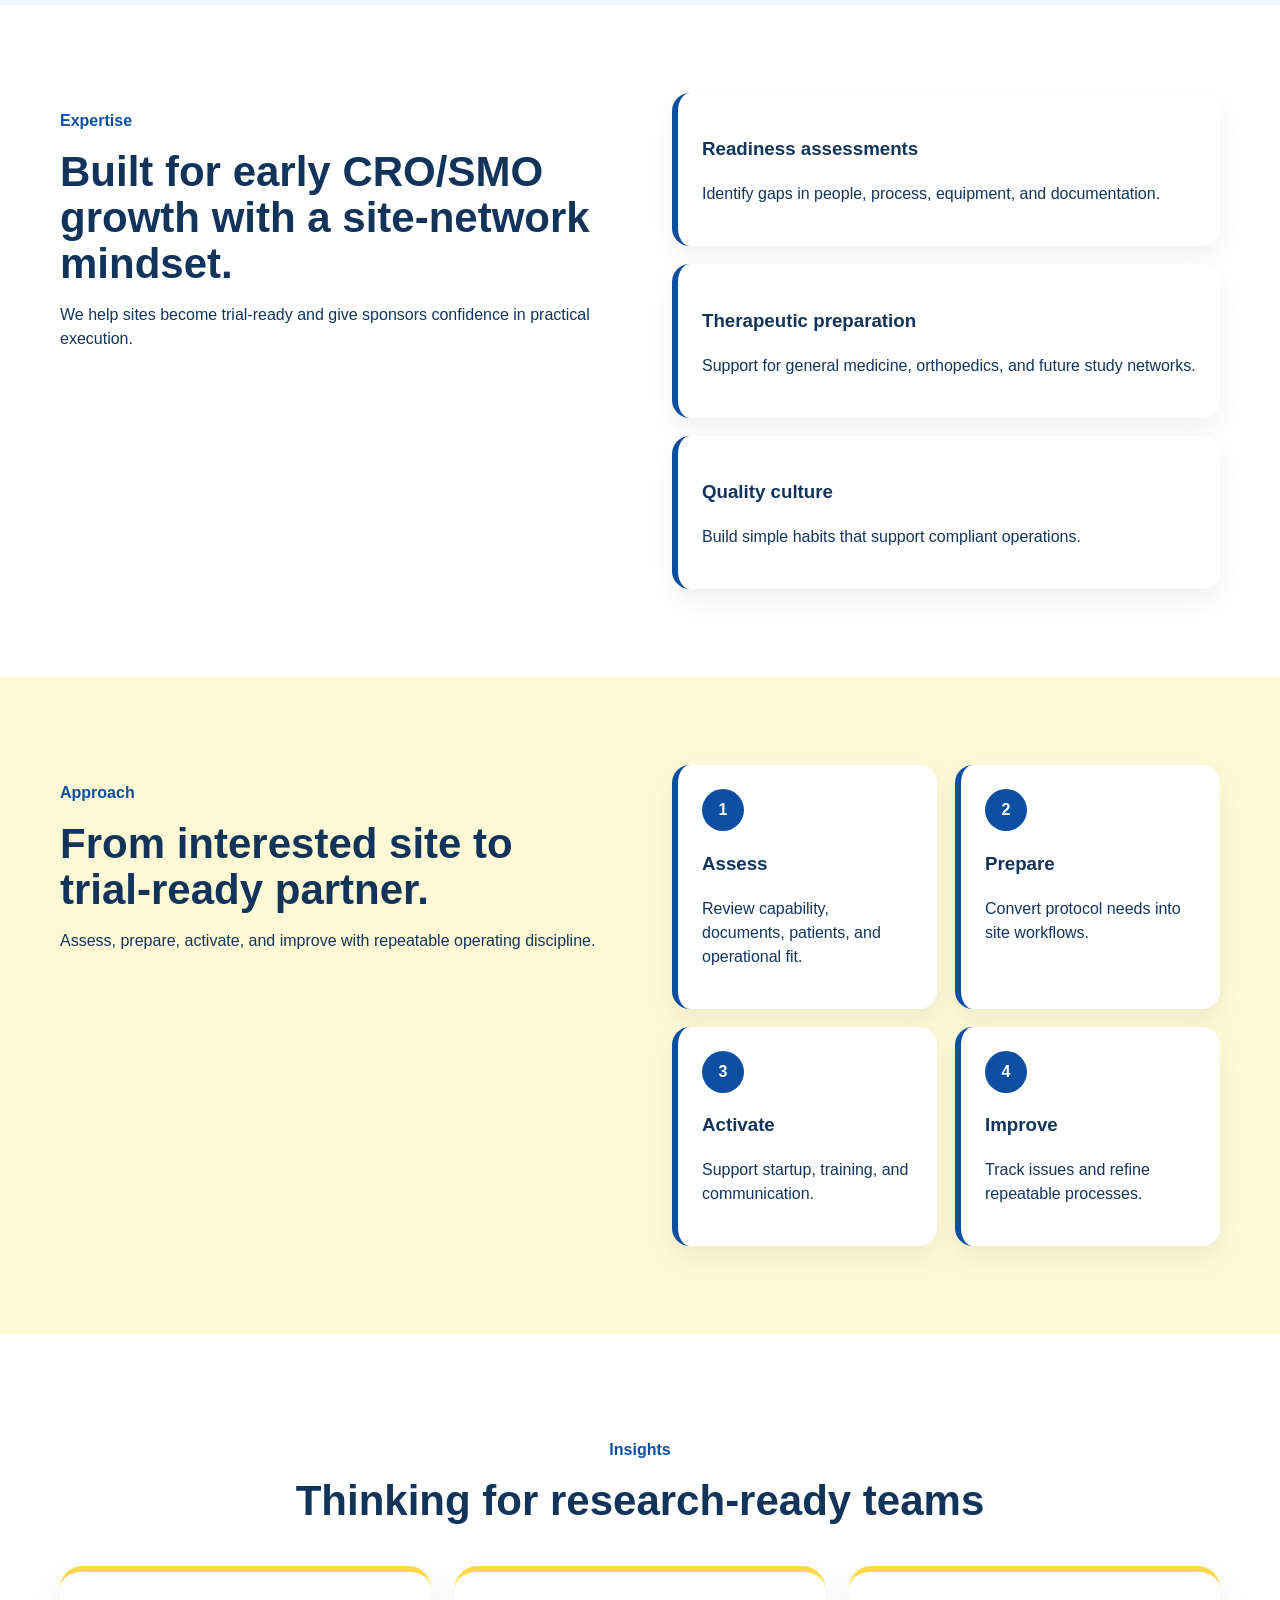
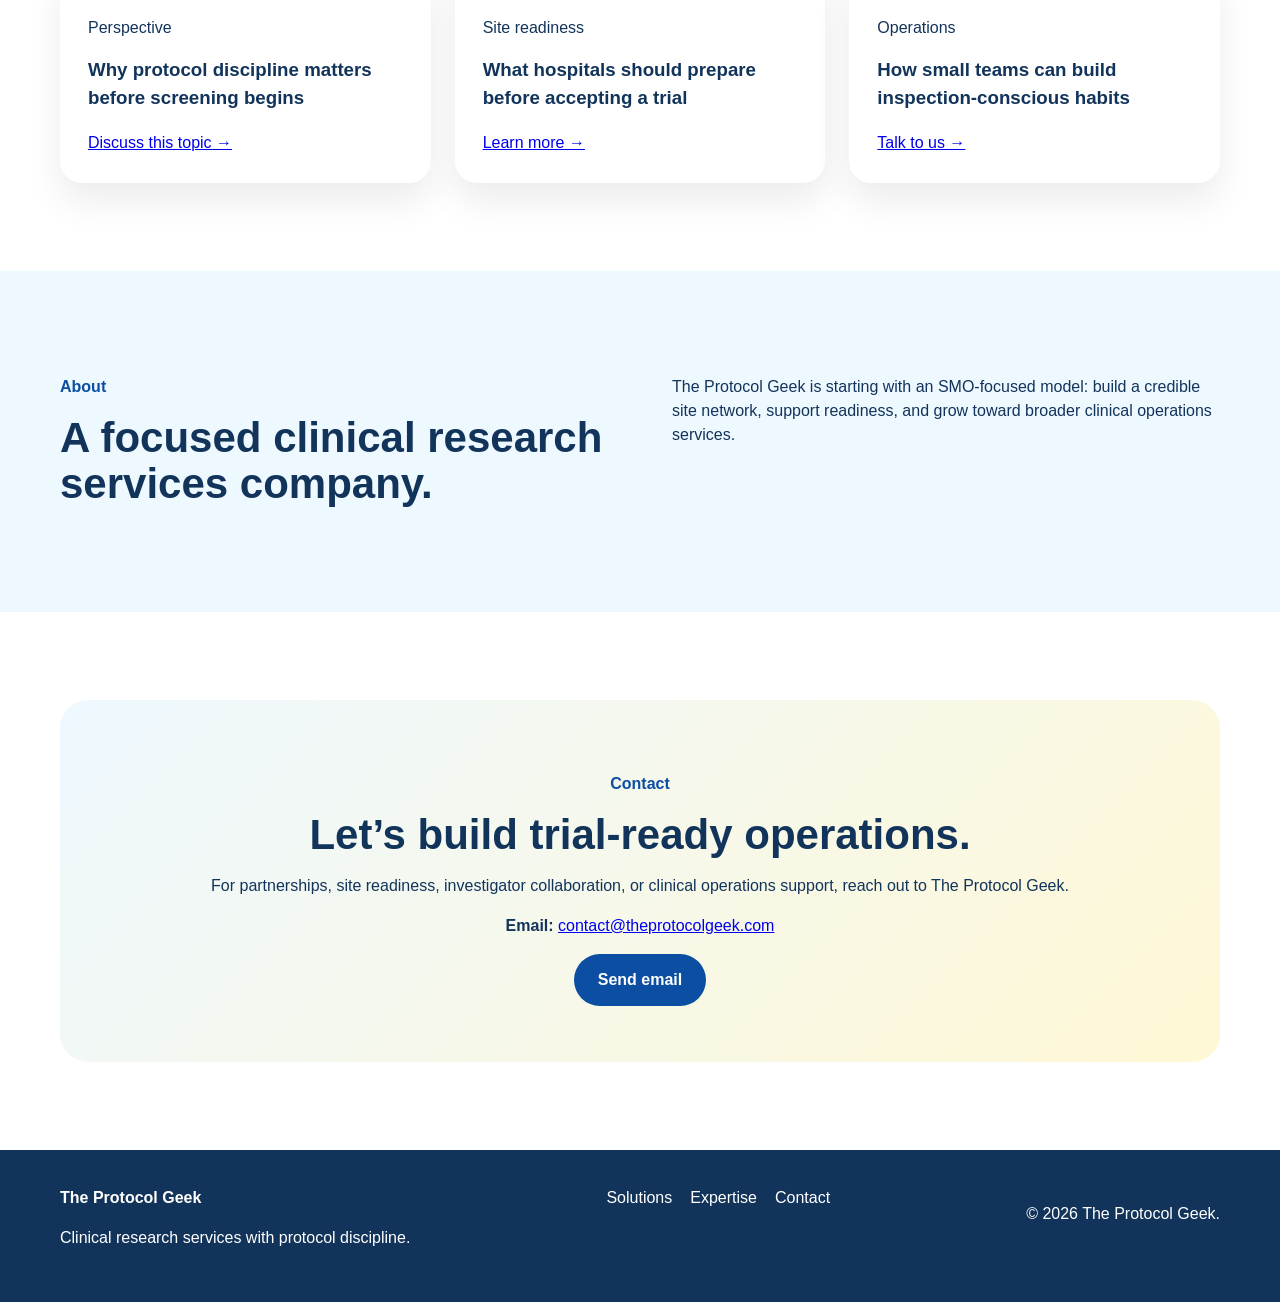
==== commit df58fad8: "Update TPG contact email to contact@theprotocolgeek.com" ====
--- a/index.html
+++ b/index.html
@@ -1 +1 @@
-<!DOCTYPE html><html lang='en'><head><meta charset='UTF-8'><meta name='viewport' content='width=device-width,initial-scale=1.0'><title>The Protocol Geek | Clinical Trial Operations & Site Readiness</title><link rel='shortcut icon' href='/assets/favicon.ico?v=3'><link rel='icon' href='/assets/favicon.ico?v=3' sizes='any'><link rel='icon' type='image/png' sizes='32x32' href='/assets/favicon-32x32.png?v=3'><link rel='apple-touch-icon' sizes='180x180' href='/assets/apple-touch-icon.png?v=3'><meta name='theme-color' content='#0b4ea2'><meta name='description' content='The Protocol Geek supports clinical trial site readiness, SMO services, protocol review, and clinical operations discipline.'><link rel='stylesheet' href='css/styles.css'></head><body><header class='topbar'><div class='container topbar-inner'><span>Clinical research operations built with protocol discipline</span><a href='#contact'>Partner with us</a></div></header><header class='site-header'><nav class='nav container'><a class='brand' href='#top'><img src='assets/TpgFirstVersion.png' class='nav-logo' alt='The Protocol Geek'><span class='brand-name'>The Protocol Geek</span></a><button class='nav-toggle'>☰</button><div class='nav-links'><a href='#solutions'>Solutions</a><a href='#expertise'>Expertise</a><a href='#approach'>Approach</a><a href='#insights'>Insights</a><a href='#about'>About</a><a href='#contact' class='button button-small'>Contact</a></div></nav></header><main id='top'><section class='hero premium-hero'><div class='container hero-grid'><div class='hero-copy'><p class='eyebrow'>SMO support • Site readiness • Protocol operations</p><h1>Clinical trial readiness, unlocked.</h1><p class='hero-text'>We help research sites and investigators prepare, activate, and operate studies with practical protocol discipline.</p><div class='hero-actions'><a href='#contact' class='button'>Start a conversation</a><a href='#solutions' class='button button-secondary'>Explore solutions</a></div></div><div class='hero-visual registration-panel'><a class='registration-card participant-card' href='study-participation.html' target='_blank' rel='noopener'><div class='registration-icon'>👥</div><p class='eyebrow'>For participants</p><h2>Study Participation</h2><p>Register your interest in future clinical research studies.</p><span>Open participant form →</span></a><a class='registration-card investigator-card' href='investigator-registration.html' target='_blank' rel='noopener'><div class='registration-icon'>⚕️</div><p class='eyebrow'>For doctors & sites</p><h2>Investigator Registration</h2><p>Share your site or investigator details for collaboration.</p><span>Open investigator form →</span></a></div></div></section><section class='proof-strip'><div class='container proof-grid'><div><strong>Site-first</strong><span>Hospital and investigator readiness</span></div><div><strong>Protocol-led</strong><span>Clear study execution steps</span></div><div><strong>Quality-aware</strong><span>Inspection-conscious habits</span></div></div></section><section id='solutions' class='section section-soft-blue'><div class='container section-heading'><p class='eyebrow'>Solutions</p><h2>Support across the trial operating journey</h2><p>Focused services that help sites move from interest to confident execution.</p></div><div class='container cards cards-four'><article class='card feature-card'><span>01</span><h3>SMO & site management</h3><p>Site identification, feasibility support, and investigator engagement.</p></article><article class='card feature-card'><span>02</span><h3>Protocol review</h3><p>Translate study requirements into clear site-level actions.</p></article><article class='card feature-card'><span>03</span><h3>Startup readiness</h3><p>Document readiness, training support, and launch preparation.</p></article><article class='card feature-card'><span>04</span><h3>Clinical operations</h3><p>Coordination, tracking, communication, and issue follow-up.</p></article></div></section><section id='expertise' class='section'><div class='container split wide-gap'><div><p class='eyebrow'>Expertise</p><h2>Built for early CRO/SMO growth with a site-network mindset.</h2><p>We help sites become trial-ready and give sponsors confidence in practical execution.</p></div><div class='stacked-list'><div><h3>Readiness assessments</h3><p>Identify gaps in people, process, equipment, and documentation.</p></div><div><h3>Therapeutic preparation</h3><p>Support for general medicine, orthopedics, and future study networks.</p></div><div><h3>Quality culture</h3><p>Build simple habits that support compliant operations.</p></div></div></div></section><section id='approach' class='section section-warm'><div class='container approach-grid'><div><p class='eyebrow'>Approach</p><h2>From interested site to trial-ready partner.</h2><p>Assess, prepare, activate, and improve with repeatable operating discipline.</p></div><div class='timeline'><div><span>1</span><h3>Assess</h3><p>Review capability, documents, patients, and operational fit.</p></div><div><span>2</span><h3>Prepare</h3><p>Convert protocol needs into site workflows.</p></div><div><span>3</span><h3>Activate</h3><p>Support startup, training, and communication.</p></div><div><span>4</span><h3>Improve</h3><p>Track issues and refine repeatable processes.</p></div></div></div></section><section id='insights' class='section'><div class='container section-heading'><p class='eyebrow'>Insights</p><h2>Thinking for research-ready teams</h2></div><div class='container cards'><article class='card insight'><p>Perspective</p><h3>Why protocol discipline matters before screening begins</h3><a href='#contact'>Discuss this topic →</a></article><article class='card insight'><p>Site readiness</p><h3>What hospitals should prepare before accepting a trial</h3><a href='#contact'>Learn more →</a></article><article class='card insight'><p>Operations</p><h3>How small teams can build inspection-conscious habits</h3><a href='#contact'>Talk to us →</a></article></div></section><section id='about' class='section section-soft-blue'><div class='container split'><div><p class='eyebrow'>About</p><h2>A focused clinical research services company.</h2></div><div><p>The Protocol Geek is starting with an SMO-focused model: build a credible site network, support readiness, and grow toward broader clinical operations services.</p></div></div></section><section id='contact' class='section contact-section'><div class='container contact-card'><p class='eyebrow'>Contact</p><h2>Let’s build trial-ready operations.</h2><p>For partnerships, site readiness, investigator collaboration, or clinical operations support, reach out to The Protocol Geek.</p><p><strong>Email:</strong> <a href='mailto:hello@theprotocolgeek.com?subject=Partnership%20Inquiry%20-%20The%20Protocol%20Geek&body=Hello%20The%20Protocol%20Geek%20team,%0D%0A%0D%0AI%20would%20like%20to%20connect%20regarding%20clinical%20research%20operations%20/%20site%20readiness%20/%20partnership.%0D%0A%0D%0AName:%0D%0AOrganization:%0D%0APhone:%0D%0AMessage:%0D%0A'>hello@theprotocolgeek.com</a></p><a class='button' href='mailto:hello@theprotocolgeek.com?subject=Partnership%20Inquiry%20-%20The%20Protocol%20Geek&body=Hello%20The%20Protocol%20Geek%20team,%0D%0A%0D%0AI%20would%20like%20to%20connect%20regarding%20clinical%20research%20operations%20/%20site%20readiness%20/%20partnership.%0D%0A%0D%0AName:%0D%0AOrganization:%0D%0APhone:%0D%0AMessage:%0D%0A'>Send email</a></div></section></main><footer class='footer'><div class='container footer-inner'><div><strong>The Protocol Geek</strong><p>Clinical research services with protocol discipline.</p></div><div class='footer-links'><a href='#solutions'>Solutions</a><a href='#expertise'>Expertise</a><a href='#contact'>Contact</a></div><p>© <span id='year'></span> The Protocol Geek.</p></div></footer><script src='js/main.js'></script></body></html>+<!DOCTYPE html><html lang='en'><head><meta charset='UTF-8'><meta name='viewport' content='width=device-width,initial-scale=1.0'><title>The Protocol Geek | Clinical Trial Operations & Site Readiness</title><link rel='shortcut icon' href='/assets/favicon.ico?v=3'><link rel='icon' href='/assets/favicon.ico?v=3' sizes='any'><link rel='icon' type='image/png' sizes='32x32' href='/assets/favicon-32x32.png?v=3'><link rel='apple-touch-icon' sizes='180x180' href='/assets/apple-touch-icon.png?v=3'><meta name='theme-color' content='#0b4ea2'><meta name='description' content='The Protocol Geek supports clinical trial site readiness, SMO services, protocol review, and clinical operations discipline.'><link rel='stylesheet' href='css/styles.css'></head><body><header class='topbar'><div class='container topbar-inner'><span>Clinical research operations built with protocol discipline</span><a href='#contact'>Partner with us</a></div></header><header class='site-header'><nav class='nav container'><a class='brand' href='#top'><img src='assets/TpgFirstVersion.png' class='nav-logo' alt='The Protocol Geek'><span class='brand-name'>The Protocol Geek</span></a><button class='nav-toggle'>☰</button><div class='nav-links'><a href='#solutions'>Solutions</a><a href='#expertise'>Expertise</a><a href='#approach'>Approach</a><a href='#insights'>Insights</a><a href='#about'>About</a><a href='#contact' class='button button-small'>Contact</a></div></nav></header><main id='top'><section class='hero premium-hero'><div class='container hero-grid'><div class='hero-copy'><p class='eyebrow'>SMO support • Site readiness • Protocol operations</p><h1>Clinical trial readiness, unlocked.</h1><p class='hero-text'>We help research sites and investigators prepare, activate, and operate studies with practical protocol discipline.</p><div class='hero-actions'><a href='#contact' class='button'>Start a conversation</a><a href='#solutions' class='button button-secondary'>Explore solutions</a></div></div><div class='hero-visual registration-panel'><a class='registration-card participant-card' href='study-participation.html' target='_blank' rel='noopener'><div class='registration-icon'>👥</div><p class='eyebrow'>For participants</p><h2>Study Participation</h2><p>Register your interest in future clinical research studies.</p><span>Open participant form →</span></a><a class='registration-card investigator-card' href='investigator-registration.html' target='_blank' rel='noopener'><div class='registration-icon'>⚕️</div><p class='eyebrow'>For doctors & sites</p><h2>Investigator Registration</h2><p>Share your site or investigator details for collaboration.</p><span>Open investigator form →</span></a></div></div></section><section class='proof-strip'><div class='container proof-grid'><div><strong>Site-first</strong><span>Hospital and investigator readiness</span></div><div><strong>Protocol-led</strong><span>Clear study execution steps</span></div><div><strong>Quality-aware</strong><span>Inspection-conscious habits</span></div></div></section><section id='solutions' class='section section-soft-blue'><div class='container section-heading'><p class='eyebrow'>Solutions</p><h2>Support across the trial operating journey</h2><p>Focused services that help sites move from interest to confident execution.</p></div><div class='container cards cards-four'><article class='card feature-card'><span>01</span><h3>SMO & site management</h3><p>Site identification, feasibility support, and investigator engagement.</p></article><article class='card feature-card'><span>02</span><h3>Protocol review</h3><p>Translate study requirements into clear site-level actions.</p></article><article class='card feature-card'><span>03</span><h3>Startup readiness</h3><p>Document readiness, training support, and launch preparation.</p></article><article class='card feature-card'><span>04</span><h3>Clinical operations</h3><p>Coordination, tracking, communication, and issue follow-up.</p></article></div></section><section id='expertise' class='section'><div class='container split wide-gap'><div><p class='eyebrow'>Expertise</p><h2>Built for early CRO/SMO growth with a site-network mindset.</h2><p>We help sites become trial-ready and give sponsors confidence in practical execution.</p></div><div class='stacked-list'><div><h3>Readiness assessments</h3><p>Identify gaps in people, process, equipment, and documentation.</p></div><div><h3>Therapeutic preparation</h3><p>Support for general medicine, orthopedics, and future study networks.</p></div><div><h3>Quality culture</h3><p>Build simple habits that support compliant operations.</p></div></div></div></section><section id='approach' class='section section-warm'><div class='container approach-grid'><div><p class='eyebrow'>Approach</p><h2>From interested site to trial-ready partner.</h2><p>Assess, prepare, activate, and improve with repeatable operating discipline.</p></div><div class='timeline'><div><span>1</span><h3>Assess</h3><p>Review capability, documents, patients, and operational fit.</p></div><div><span>2</span><h3>Prepare</h3><p>Convert protocol needs into site workflows.</p></div><div><span>3</span><h3>Activate</h3><p>Support startup, training, and communication.</p></div><div><span>4</span><h3>Improve</h3><p>Track issues and refine repeatable processes.</p></div></div></div></section><section id='insights' class='section'><div class='container section-heading'><p class='eyebrow'>Insights</p><h2>Thinking for research-ready teams</h2></div><div class='container cards'><article class='card insight'><p>Perspective</p><h3>Why protocol discipline matters before screening begins</h3><a href='#contact'>Discuss this topic →</a></article><article class='card insight'><p>Site readiness</p><h3>What hospitals should prepare before accepting a trial</h3><a href='#contact'>Learn more →</a></article><article class='card insight'><p>Operations</p><h3>How small teams can build inspection-conscious habits</h3><a href='#contact'>Talk to us →</a></article></div></section><section id='about' class='section section-soft-blue'><div class='container split'><div><p class='eyebrow'>About</p><h2>A focused clinical research services company.</h2></div><div><p>The Protocol Geek is starting with an SMO-focused model: build a credible site network, support readiness, and grow toward broader clinical operations services.</p></div></div></section><section id='contact' class='section contact-section'><div class='container contact-card'><p class='eyebrow'>Contact</p><h2>Let’s build trial-ready operations.</h2><p>For partnerships, site readiness, investigator collaboration, or clinical operations support, reach out to The Protocol Geek.</p><p><strong>Email:</strong> <a href='mailto:contact@theprotocolgeek.com?subject=Partnership%20Inquiry%20-%20The%20Protocol%20Geek&body=Hello%20The%20Protocol%20Geek%20team,%0D%0A%0D%0AI%20would%20like%20to%20connect%20regarding%20clinical%20research%20operations%20/%20site%20readiness%20/%20partnership.%0D%0A%0D%0AName:%0D%0AOrganization:%0D%0APhone:%0D%0AMessage:%0D%0A'>contact@theprotocolgeek.com</a></p><a class='button' href='mailto:contact@theprotocolgeek.com?subject=Partnership%20Inquiry%20-%20The%20Protocol%20Geek&body=Hello%20The%20Protocol%20Geek%20team,%0D%0A%0D%0AI%20would%20like%20to%20connect%20regarding%20clinical%20research%20operations%20/%20site%20readiness%20/%20partnership.%0D%0A%0D%0AName:%0D%0AOrganization:%0D%0APhone:%0D%0AMessage:%0D%0A'>Send email</a></div></section></main><footer class='footer'><div class='container footer-inner'><div><strong>The Protocol Geek</strong><p>Clinical research services with protocol discipline.</p></div><div class='footer-links'><a href='#solutions'>Solutions</a><a href='#expertise'>Expertise</a><a href='#contact'>Contact</a></div><p>© <span id='year'></span> The Protocol Geek.</p></div></footer><script src='js/main.js'></script></body></html>
